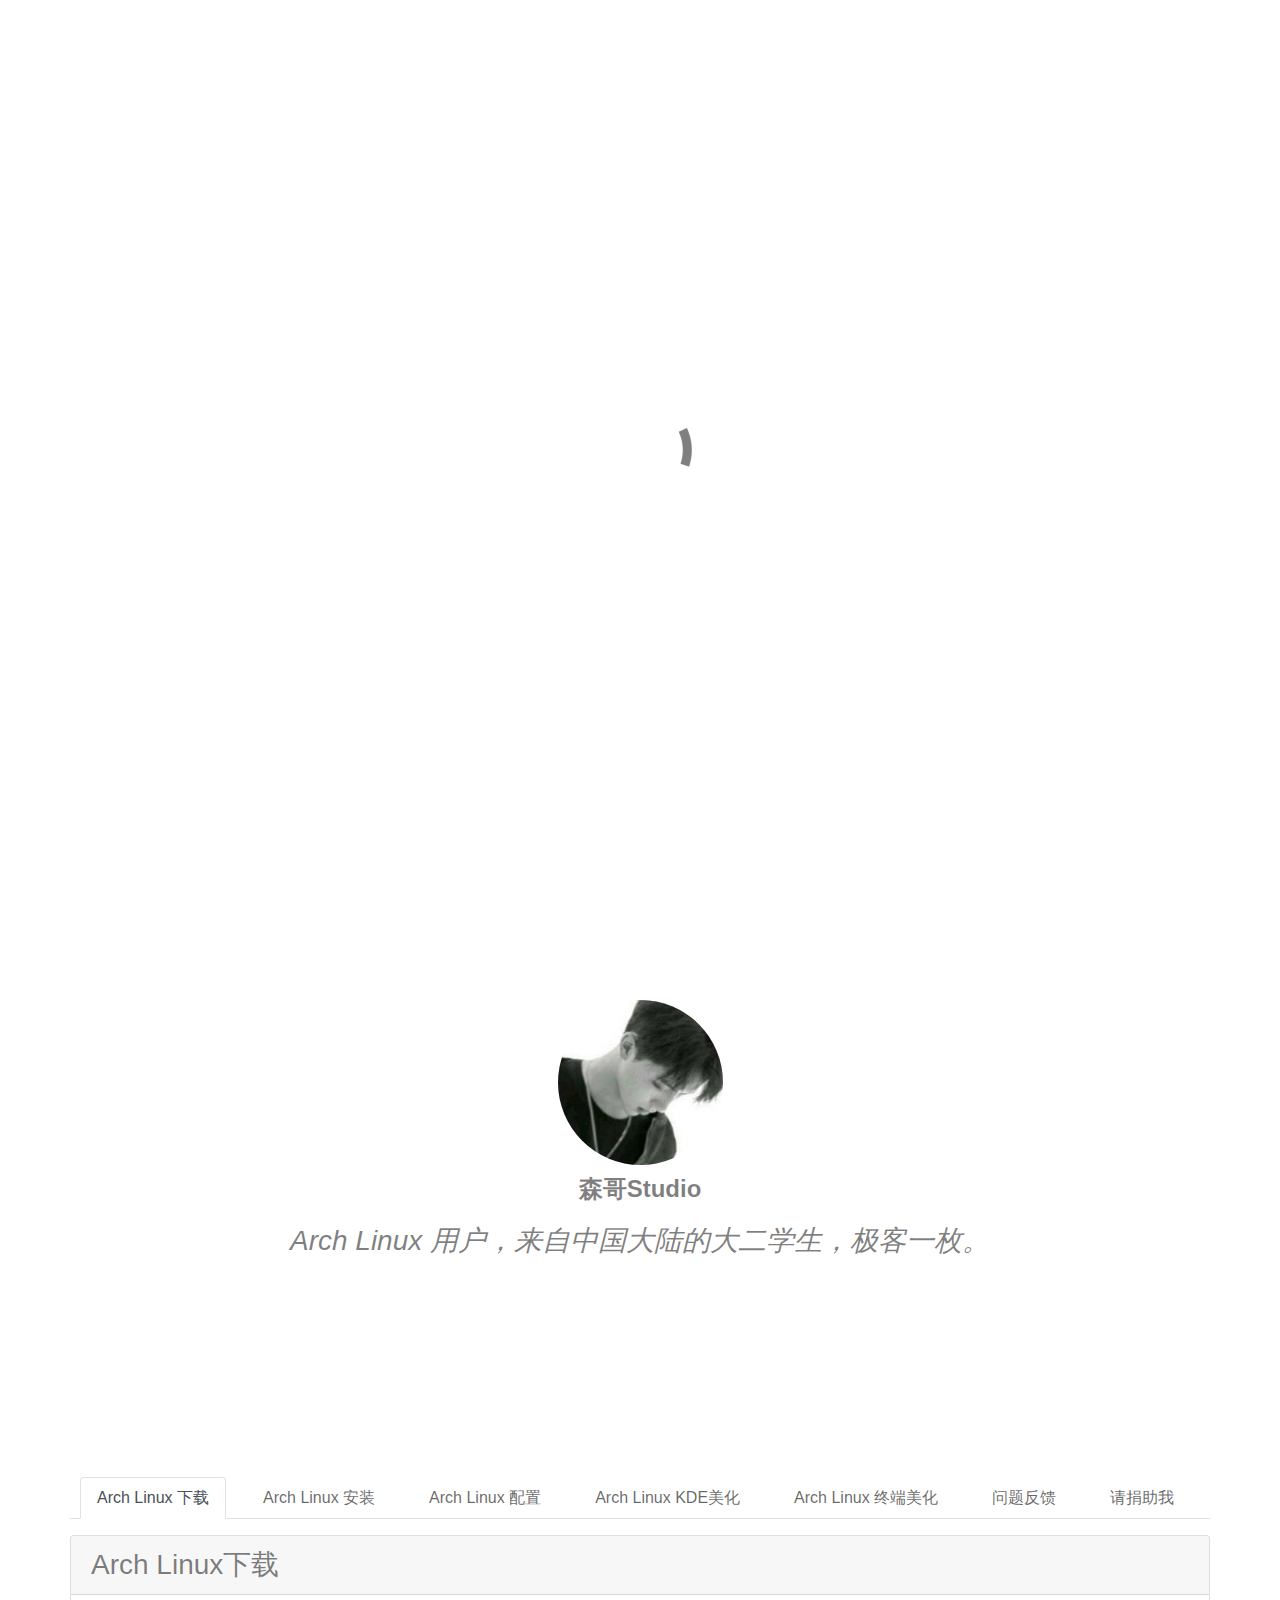
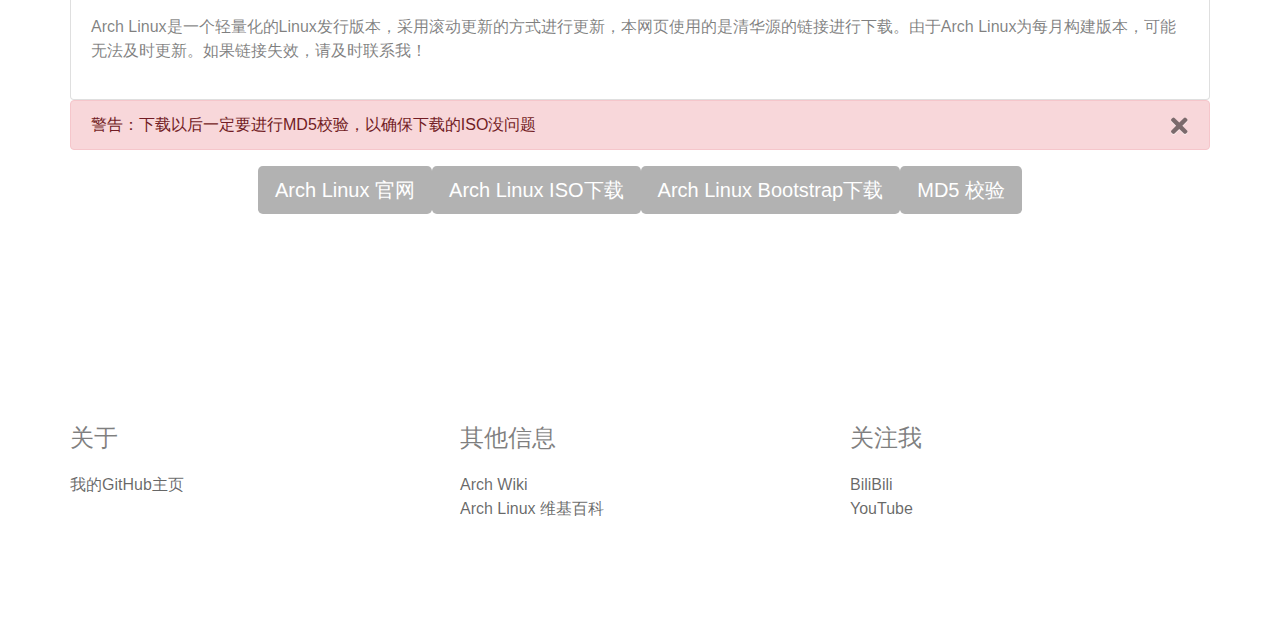
==== index.html @ a0b4f493 "commit" ====
<!doctype html>
<html>
<head>
    <meta charset="utf-8">
    <meta name="keywords" content="">
    <meta name="description" content="">
    <meta name="viewport" content="width=device-width, initial-scale=1.0, viewport-fit=cover">
	<link rel="canonical" href="http://setTheBaseURLInProjectSettings.com/index.html" />
	<meta name="robots" content="index, follow" />
    <link rel="shortcut icon" type="image/png" href="favicon.png">
    
	<link rel="stylesheet" type="text/css" href="./css/bootstrap.min.css?8526">
	<link rel="stylesheet" type="text/css" href="style.css?6195">
	<link rel="stylesheet" type="text/css" href="./css/animate.min.css?5501">
	<link rel="stylesheet" type="text/css" href="./css/cookieconsent.min.css?3940">
	
	<link rel="stylesheet" type="text/css" href="./css/all.min.css">
	
    <title>Home</title>


    
<!-- Analytics -->
 
<!-- Analytics END -->
    
</head>
<body>

<!-- Preloader -->
<div id="page-loading-blocs-notifaction" class="page-preloader"></div>
<!-- Preloader END -->


<!-- Main container -->
<div class="page-container">
    
<!-- bloc-0 -->
<div class="bloc bloc-fill-screen l-bloc " id="bloc-0">
	<div class="container fill-bloc-top-edge">
		<div class="row">
			<div class="col-12">
				<nav class="navbar navbar-light row navbar-expand-md" role="navigation">
					<a class="navbar-brand" href="index.html">森哥Studio的博客</a>
					<button id="nav-toggle" type="button" class="ui-navbar-toggler navbar-toggler border-0 p-0 mr-md-0 ml-auto" data-toggle="collapse" data-target=".navbar-43460" aria-expanded="false" aria-label="Toggle navigation">
						<span class="navbar-toggler-icon"></span>
					</button>
					<div class="collapse navbar-collapse navbar-120 navbar-29706 navbar-45188 navbar-18426 navbar-42371 navbar-43460">
						<ul class="site-navigation nav navbar-nav ml-auto object-hidden">
							<li class="nav-item">
								<a href="index.html" class="nav-link">Home</a>
							</li>
						</ul>
					</div>
				</nav>
			</div>
		</div>
	</div>
	<div class="container">
		<div class="row">
			<div class="col">
				<h1 class="text-center mg-clear hero-header-text text-blue-gradient">
					欢迎访问
				</h1>
				<h3 class="mg-md float-none text-center hero-subheader tc-black">
					森哥Studio的博客
				</h3>
			</div>
		</div>
	</div>
	<div class="container fill-bloc-bottom-edge">
		<div class="row">
			<div class="col-12">
				<div class="text-center">
					<a href="#" data-scroll-speed="1000" onclick="scrollToTarget('0',this)"><span class="fa fa-angle-down icon-md animated bounce animDelay08"></span></a>
				</div>
			</div>
		</div>
	</div>
</div>
<!-- bloc-0 END -->

<!-- bloc-1 -->
<div class="bloc l-bloc" id="bloc-1">
	<div class="container bloc-lg">
		<div class="row">
			<div class="col-sm-6 offset-sm-3 col-lg-2 offset-lg-5">
				<img src="img/lazyload-ph.png" data-src="img/54741446.jpg" class="img-fluid rounded-circle mx-auto d-block lazyload" alt="54741446" />
			</div>
			<div class="col-12 col-11 col-lg-8 offset-lg-2">
				<h4 class="mg-md text-center ">
					<strong>森哥Studio</strong>
				</h4>
				<h3 class="mg-md text-center ">
					<i>Arch Linux 用户，来自中国大陆的大二学生，极客一枚。</i><br>
				</h3>
			</div>
		</div>
	</div>
</div>
<!-- bloc-1 END -->

<!-- bloc-2 -->
<div class="bloc l-bloc" id="bloc-2">
	<div class="container bloc-lg">
		<div class="row">
			<div class="col">
				<ol role="tablist" id="nav-38815-tab" class="nav nav-tabs list-horizontal-layout">
					<li class="nav-item">
						<a class="a-btn nav-link active" id="nav-38815-tab-1" data-toggle="tab" href="#nav-38815-content-1" role="tab" aria-controls="nav-38815-content-1" aria-selected="true">Arch Linux 下载<br></a>
					</li>
					<li class="nav-item">
						<a class="a-btn nav-link" id="nav-38815-tab-2" data-toggle="tab" href="#nav-38815-content-2" role="tab" aria-controls="nav-38815-content-2" aria-selected="false">Arch Linux 安装<br></a>
					</li>
					<li class="nav-item">
						<a class="a-btn nav-link" id="nav-38815-tab-3" data-toggle="tab" href="#nav-38815-content-3" role="tab" aria-controls="nav-38815-content-3" aria-selected="false">Arch Linux 配置<br></a>
					</li>
					<li class="nav-item">
						<a class="a-btn nav-link" id="nav-38815-tab-4" data-toggle="tab" href="#nav-38815-content-4" role="tab" aria-controls="nav-38815-content-4" aria-selected="false">Arch Linux KDE美化<br></a>
					</li>
					<li class="nav-item">
						<a class="a-btn nav-link" id="nav-38815-tab-5" data-toggle="tab" href="#nav-38815-content-5" role="tab" aria-controls="nav-38815-content-5" aria-selected="false">Arch Linux 终端美化<br></a>
					</li>
					<li class="nav-item">
						<a class="a-btn nav-link" id="nav-38815-tab-6" data-toggle="tab" href="#nav-38815-content-6" role="tab" aria-controls="nav-38815-content-6" aria-selected="false">问题反馈<br></a>
					</li>
					<li class="nav-item">
						<a class="a-btn nav-link" id="nav-38815-tab-7" data-toggle="tab" href="#nav-38815-content-7" role="tab" aria-controls="nav-38815-content-7" aria-selected="false">请捐助我<br></a>
					</li>
				</ol>
				<p>
				</p>
				<div class="tab-content">
						<div class="tab-pane fade show active" id="nav-38815-content-1" role="tabpanel" aria-labelledby="nav-38815-content-1">
							<div class="card">
								<div class="card-header">
									<h3 class="mg-clear">
										Arch Linux下载
									</h3>
								</div>
								<div class="card-body">
									<p>
										Arch Linux是一个轻量化的Linux发行版本，采用滚动更新的方式进行更新，本网页使用的是清华源的链接进行下载。由于Arch Linux为每月构建版本，可能无法及时更新。如果链接失效，请及时联系我！
									</p>
								</div>
							</div>
							<div class="alert alert-danger" role="alert">
								<a href="#" class="btn btn-d btn-lg btn-style-none float-right" data-dismiss="alert" aria-label="Close"><span class="fa fa-times close"></span></a>
								<p class="mb-0">
									警告：下载以后一定要进行MD5校验，以确保下载的ISO没问题
								</p>
							</div>
							<div class="text-lg-center">
								<a href="https://archlinux.org" class="btn btn-d btn-lg" target="_blank">Arch Linux 官网<br></a><a href="https://mirrors.tuna.tsinghua.edu.cn/archlinux/iso/latest/archlinux-2021.05.01-x86_64.iso" class="btn  btn-d  btn-lg" target="_blank">Arch Linux ISO下载</a><a href="https://mirrors.tuna.tsinghua.edu.cn/archlinux/iso/latest/archlinux-bootstrap-2021.05.01-x86_64.tar.gz" class="btn  btn-d  btn-lg" target="_blank">Arch Linux Bootstrap下载</a><a href="https://mirrors.tuna.tsinghua.edu.cn/archlinux/iso/latest/md5sums.txt" class="btn  btn-d  btn-lg" target="_blank">MD5 校验</a>
							</div>
						</div>
						<div class="tab-pane fade-tab-bs" id="nav-38815-content-2" role="tabpanel" aria-labelledby="nav-38815-content-2">
							<ul class="list-unstyled">
								<li>
									<div class="form-group">
										<div class="form-group">
											<p class="blocsaddons-markdown">
												# ArchLinux安装教程<br>## 准备安装介质<br><br>### 下载arch linux<br><br>使用清华源下载arch linux<br>清华源[下载链接](https://mirrors.tuna.tsinghua.edu.cn/archlinux/iso/latest/)<br><br>### 刻录系统镜像<br><br>#### Windows/macOS系统<br><br>下载balenaEtcher[官方下载链接](https://www.balena.io/etcher/)<br>Windows也可以使用rufus[下载链接](http://rufus.ie)<br>不建议使用UltraISO<br><br>#### Linux系统<br><br>下载balenaEtcher[官方下载链接](https://www.balena.io/etcher/)<br>运行`lsblk`找到你的U盘<br><br>运行`dd bs=4m if=/dev/sdx of=/dir/archlinux.iso`刻录Linux系统<br>注：sdx为你的U盘<br>/dir/archlinux.iso为下载路径，必须为绝对路径，如：<br><br>```<br>/home/username/Downloads/archlinux-2020.10.01-x86_64.iso<br>```<br><br>一定不要使用：<br><br>```<br>~/Downloads/archlinux-2020.10.01-x86_64.iso<br>```<br><br>### 使用其他Linux发行版本安装<br><br>安装`arch-install-scripts`，大部分Linux发行版的软件仓库中都有arch安装脚本，可以直接使用`pacstrap`和`arch-chroot`命令安装。<br><br>## 进Bios安装arch linux<br><br>### 连接网络<br><br>如果电脑支持Wi-Fi，可以运行`wifi-menu`（最新版的archlinux可能移除了相关驱动）：<br><br>如果不支持Wi-Fi，可以用网线连接电脑（博主是用安卓手机USB网络共享连接电脑），然后运`dhcpcd`<br>运行`ping https://mirrors.tuna.tsinghua.edu.cn`检测网络连接<br><br>### 使用ssh远程安装<br><br>运行`pacman -Syy openssh`安装openssh<br>运行`systemctl start sshd`启动ssh服务<br>运行`ifconfig`查看ip地址<br>运行`passwd`设置密码<br>ssh连接archlinux<br><br>```bash<br># 进入root用户<br>sudo -i<br># ssh连接arch linux<br>ssh root@192.168.*.*<br>```<br><br>>**注意**<br>>192.168.*.*是arch Linux的IPv4地址<br>>运行ssh时输入archlinux的密码<br>>然后可以按照archlinux的安装步骤继续安装<br><br>### 设置时区<br><br>```bash<br>timedatectl set-ntp true<br>```<br><br>### 磁盘分区<br><br>运行`lsblk`查看你的硬盘<br>机械硬盘一般是/dev/hdx<br>SATA固态硬盘一般是/dev/sdx<br>NVME固态硬盘一般是/dev/nvmexn1<br><br>```bash<br>fdisk /dev/mydisk<br>```<br><br>其中mydisk是你的硬盘<br>fdisk常用命令<br><br>| 命令 | 操作 |<br>| ---- | ------------------------------- |<br>| g | 转化为GPT格式，常见于UEFI启动 |<br>| o | 转化为dos格式，常见于LEGACY启动 |<br>| m | 帮助 |<br>| n | 新建分区 |<br>| d | 删除分区 |<br>| w | 保存数据 |<br>| q | 退出但不保存 |<br><br>#### 主板支持UEFI引导<br><br>| 分区 | 挂载点 | 建议大小 | 格式 |<br>| -------- | --------- | -------- | ------ |<br>| efi | /boot/efi | 300M | vfat |<br>| boot | /boot | 500M | ext4 |<br>| 根分区 | / | 20G | ext4 |<br>| 家目录 | /home | 剩余空间 | xfs |<br>| 交换分区 | - | 10G | [swap] |<br><br>#### 主板不支持UEFI引导<br><br>| 分区 | 挂载点 | 建议大小 | 格式 |<br>| -------- | ------ | -------- | ------ |<br>| 根分区 | / | 20G | ext4 |<br>| 家目录 | /home | 剩余空间 | xfs |<br>| 交换分区 | - | 10G | [swap] |<br><br>#### 格式化分区<br><br>`mkfs.vfat /dev/mydisk1`格式化efi分区<br>`mkfs.ext4 /dev/mydisk2`格式化boot分区<br>`mkfs.ext4 /dev/mydisk3`格式化根分区<br>`mkfs.xfs /dev/mydisk4`格式化home分区<br>`mkswap /dev/mydisk5`设置swap分区<br>`swapon /dev/mydisk5`激活swap分区<br><br>>**注意**<br>><br>>- 交换分区分区在此处激活，后续无需挂载交换分区<br>>- 如果主板不支持UEFI引导，请忽略boot和efi分区<br>>- xfs不支持缩小分区，谨慎使用<br><br>#### 挂载分区<br><br>```bash<br># 挂载根分区<br>mount /dev/mydisk3 /mnt<br># 在根分区下新建boot文件夹<br>mkdir /mnt/boot<br># 挂载boot分区<br>mount /dev/mydisk2 /mnt/boot<br># 在boot目录下新建efi文件夹<br>mkdir /mnt/boot/efi<br># 挂载efi分区<br>mount /dev/mydisk1 /mnt/boot/efi<br># 在根分区下新建home文件夹<br>mkdir /mnt/home<br># 挂载home分区<br>mount /dev/mydisk4 /mnt/home<br>```<br><br>> **注意**<br>><br>> - 交换分区分区已提前激活，分区时无需挂载交换分区<br>> - 如果主板不支持UEFI引导，请忽略boot和efi分区<br><br>### 更换软件源<br><br>直接切换为中国的软件包 <br><br>```bash<br>curl -L -o /etc/pacman.d/mirrorlist "https://archlinux.org/mirrorlist/?country=CN"<br>```<br><br>然后编辑`/etc/pacman.d/mirrorlist`，反注释其中一个或多个链接。<br><br>### 安装基本系统<br><br>```bash<br>pacstrap -i /mnt base base-devel linux linux-firmware vim nano<br>```<br><br>>**注意**<br>>- base-devel 不是刚需，如果你需要用aur或者是需要使用makepkg安装软件的话建议安装base-devel<br>>- 安装vim和nano是因为需要修改配置文件，然而arch linux不带vim和nano， 需要手动安装。<br><br>### 配置fstab<br><br>自动配置fstab`genfstab -U /mnt >> /mnt/etc/fstab`<br>检查fstab`cat /mnt/etc/fstab`<br><br>> **注意**<br>><br>> - 无论主板是否支持UEFI都可以用这个方法安装<br><br>### 切换至新系统<br><br>```bash<br>arch-chroot /mnt /bin/bash<br>```<br><br>## 系统基本配置<br><br>### 语言设置<br><br>配置本地语言`vim /etc/locale.gen`<br>在结尾追加或反注释<br><br>```<br>en_US.UTF-8 UTF-8<br>zh_CN.UTF-8 UTF-8<br>```<br><br>`locale-gen`应用配置<br>运行`echo LANG=en_US.UTF-8 >> /etc/locale.conf`<br><br>>**注意**<br>><br>>- 不设置中文的原因是因为tty环境下可能会出现中文乱码，安装桌面时会安装中文字体并修改相关内容<br><br>### 时区设置<br><br>本地时区配置`ln -sf /usr/share/zoneinfo/Asia/Shanghai /etc/localtime`<br>设置硬件时钟`hwclock --systohc --utc`<br><br>### 配置主机名<br>编辑`/etc/hostname`，写入`myhostname`<br>>其中myhostname代表你的主机名，如果不配置，默认为archlinux<br><br>### 配置hosts<br>编辑`/etc/hosts`，把`myhostname`改为你自己的主机名<br>```bash<br>127.0.0.1localhost<br>::1localhost<br>127.0.1.1myhostname.localdomainmyhostname<br>```<br>### 引导系统<br><br>#### EFIStub 直接引导ArchLinux（适用于单系统）<br>```bash<br>efibootmgr -d /dev/sda -p 1 -c -L "Arch Linux" -l /vmlinuz-linux -u "root=/dev/sda2 rw initrd=/initramfs-linux.img"<br>```<br>**提示**<br>- 其中的`/dev/sda`是系统所使用的磁盘<br>- `-p 1`中的`1`代表EFI分区的位置<br>- `/dev/sda2`代表root分区位置<br><br>#### Grub引导Windows或其他Linux<br><br>运行`pacman -S os-prober`，如果使用archlinux单系统或者是不想用arch linux引导其他系统则可以省略此步骤<br><br>#### 主板支持UEFI引导<br><br>下载grub安装时所必需的文件`pacman -S dosfstools grub efibootmgr`<br>安装grub`grub-install --target=x86_64-efi --efi-directory=/boot/efi --recheck`<br>如果提示no error reported则说明grub安装成功<br>运行`grub-mkconfig -o /boot/grub/grub.cfg`更新grub<br><br>#### 主板不支持UEFI引导<br><br>下载grub安装时所必需的文件`pacman -S grub`<br>安装grub`grub-install /dev/sda --recheck`<br>如果提示no error reported则说明grub安装成功<br>运行`grub-mkconfig -o /boot/grub/grub.cfg `更新grub<br><br>### 用户设置<br><br>设置主机名`vim /etc/hostname`<br>输入主机名，只能输入字母（如果跳过此配置，主机名默认为archlinux）<br>设置root密码`passwd`<br>添加用户`useradd -m -g users -G wheel -s /bin/bash username`<br>设置用户密码（可以和root相同）`passwd username`<br>为用户添加sudo权限`vim /etc/sudoers`<br>反注释`%wheel ALL=(ALL) ALL`<br>如果想在输入密码时显示星号，可以追加`Defaults env_reset,pwfeedback`<br><br>>**注意**<br>><br>>- usename为用户名<br>>- 如果没有设置星号，输入密码时不显示密码是正常现象<br>>- 编辑/etc/sudoers时要用:wq!命令执行，加一个感叹号强制执行<br><br>### 安装网络驱动<br><br>#### wifi<br><br>安装wifi驱动`pacman -S netctl iw wpa_supplicant dialog`<br>博通网卡请安装这个驱动`pacman -S broadcom-wl`<br><br>#### 有线连接dhcp、NetworkManager<br><br>安装有线网卡驱动`pacman -S dhcp dhcpcd netwkrkmanager`<br>chroot环境下无法systemctl启动有线网卡<br><br>### 退出chroot并进入新系统<br><br>```bash<br># 退出chroot<br>exit<br># 卸载efi分区<br>umount /dev/mydisk1<br># 卸载boot分区<br>umount /dev/mydisk2<br># 卸载home分区<br>umount /dev/mydisk4<br># 卸载根分区<br>umount /dev/mydisk3<br># 重启电脑<br>reboot<br>```<br><br>> **注意**<br>><br>> - 运行reboot命令后，请拔掉U盘<br><br>## 配置系统<br><br>### 网络配置<br><br>#### Wi-Fi<br><br>最新版的arch可能没有wifi-menu命令<br><br>```bash<br>sudo wifi-menu<br>```<br><br>#### dhcp<br><br>有线连接`sudo systemctl enable --now dhcpcd`<br>重新检查网络连接`ping https://mirrors.tuna.tsinghua.edu.cn`<br><br>#### NetworkManager<br>有线连接`sudo systemctl enable --now NetworkManager`<br>重新检查网络连接`ping https://mirrors.tuna.tsinghua.edu.cn`<br><br>### 安装驱动<br><br>#### 显卡驱动<br><br>运行`lspci | grep VGA`查看显卡型号<br>按照自己的显卡型号安装相应驱动<br><br>| 显卡 | 驱动名称 |<br>| ------------------ | ------------------------------------------------------ |<br>| 通用 | xf86-video-vesa |<br>| Intel | xf86-video-intel |<br>| AMD | xf86-video-amdgpu |<br>| NVIDIA | nvidia nvidia-utils nvidia-settings opencl-nvidia |<br>| 开源MVIDIA(不推荐) | xf86-video-nouveau |<br>| ati | xf86-video-ati |<br>|vmware虚拟机|xf86-video-vmware|<br><br>> **FBI Warning**<br>><br>> - 千万不要安装nouveau，千万不要安装nouveau，千万不要安装nouveau！重要的事情说三遍。如果你不怕电脑莫名卡死，当我没说。（doge）<br>> - ps：博主受过nouveau的折磨<br><br>#### 触摸板驱动<br><br>`sudo pacman -S xf86-input-synaptics`笔记本专用，台式机可以忽略（如果有外置触摸板也可以安装这个驱动）<br><br>### 安装桌面<br><br>`sudo pacman -S noto-fonts-cjk`安装中文字体<br><br>将语言改成中文`sudo vim /etc/locale.conf`<br><br>将英语注释掉，添加以下内容`LANG=zh_CN.UTF-8`<br><br>安装x窗口系统`sudo pacman -S xorg`<br><br>#### Kde桌面<br><br>简洁的kde桌面`sudo pacman -S plasma-meta plasma-nm konsole dolphin kde-connect firefox`<br>kde全家桶`sudo pacman -S plasma plasma-nm kde-applications`<br>安装完成以后`sudo systemctl enable sddm`启动sddm服务<br>`sudo systemctl enable NetworkManager`启动网络管理器<br>`sudo reboot`重启<br>
											</p>
											
										</div>
									</div>
								</li>
							</ul>
						</div>
						<div class="tab-pane fade-tab-bs" id="nav-38815-content-3" role="tabpanel" aria-labelledby="nav-38815-content-3">
								<div>
									<div class="alert alert-danger" role="alert">
										<a href="#" class="btn btn-d btn-lg btn-style-none float-right" data-dismiss="alert" aria-label="Close"><span class="fa fa-times close"></span></a>
										<p class="mb-0">
											警告：Manjaro用户请勿参考本教程（不过可以参考桌面美化教程）
										</p>
									</div>
									<p class="blocsaddons-markdown">
										# ArchLinux 系统配置<br><br>## 添加32位支持<br>编辑`/etc/pacman.conf`文件，并反注释<br>```<br>[multilib]<br>Include = /etc/pacman.d/mirrorlist<br>```<br>`sudo pacman -Syyu`刷新软件源<br>## 添加archlinuxcn源<br>编辑`/etc/pacman.conf`文件，并在末尾追加以下内容<br>```<br>[archlinuxcn]<br>SigLevel = TrustAll<br>Server = https://mirrors.tuna.tsinghua.edu.cn/archlinuxcn/$arch<br>```<br>`sudo pacman -S archlinuxcn-keyring`安装archlinuxcn密钥环<br>`sudo pacman -Syyu`刷新软件源<br><br>**警告**<br>> - Manjaro不要使用archlinuxcn<br>> - Manjaro不要使用archlinuxcn<br>> - Manjaro不要使用archlinuxcn<br><br>## 安装aur<br>### 有archlinuxcn源<br>```bash<br>sudo pacman -S yay<br>```<br>### 无archlinuxcn源<br>```bash<br>sudo pacman -S git<br>git clone https://aur.archlinux.org/yay.git<br>cd yay<br>makepkg -si<br>sudo pacman -U yay*.tar.zst<br>```<br><br>> **警告**<br>> <br>> - 非ArchLinux请勿使用aur（尤其是Manjaro）<br><br>## 安装optimus双显卡（需要配置multilib32位支持并安装aur）<br>### 安装Intel核显驱动<br>```bash<br>sudo pacman -S xf86-video-intel mesa lib32-mesa vulkan-intel lib32-vulkan-intel<br>```<br>### 安装NVIDIA独显驱动<br>直接安装以下显卡驱动<br>```bash<br>sudo pacman -S nvidia nvidia-settings nvidia-utils lib32-nvidia-utils opencl-nvidia lib32-opencl-nvidia<br>```<br>Geforce630以下到Geforce400老显卡<br>```bash<br>yay -S nvidia-390xx-dkms nvidia-390xx-utils lib32-nvidia-390xx-utils<br>```<br>如果是Geforce400以下的显卡，只能安装开源驱动<br>```bash<br>sudo pacman -S mesa lib32-mesa xf86-video-nouveau<br>```<br>### 安装OptimusManager<br>```bash<br>yay -S optimus-manager optimus-manager-qt<br>```<br>>**警告**<br>> - I 卡 N 卡的 modeset 选项都去掉勾选<br>> - 切换到英特尔核显模式前，需要选择 intel，不要选 modesettings 模式。否则会黑屏+混成不能开启<br>> - hybird 模式中添加的三个环境变量，在切换到其他模式之前一定要去掉，否则会黑屏，切换不到 intel。<br>> - 如果你使用了混成器，调整至 OpenGl 2.0 - 平滑模式。否则切换时可能会卡 splash screen<br>> - 本教程仅适用于KDE桌面，其他桌面可能会有Bug<br>> - 暂时不支持AMD显卡，驱动作者正在开发中，预计很快就能支持<br><br>本部分教程来自[ArchLinux双显卡教程](https://archlinuxstudio.github.io/ArchLinuxTutorial/#/rookie/graphic_driver)<br><br>## 安装中文输入法<br><br>新安装的ArchLinux系统不带中文输入法，直接安装<br><br>```bash<br>sudo pacman -S fcitx5-chinese-addons fcitx5-git fcitx5-gtk fcitx5-qt fcitx5-pinyin-zhwiki kcm-fcitx5<br>```<br><br>编辑`~/.pam_environment`并写入以下内容<br>```<br>GTK_IM_MODULE DEFAULT=fcitx<br>QT_IM_MODULE DEFAULT=fcitx<br>XMODIFIERS DEFAULT=@im=fcitx<br>```<br>设置开机默认启动fcitx5，编辑`~/.xprofile`并在文件中写入`fcitx5 &amp;`<br><br>重启电脑，则可以输入中文<br><br>## 安装常用软件<br>软件包<br><br>| 软件名 | 包名 |<br>| ----------- | ---------------------- |<br>| 网易云音乐 | netease-cloud-music |<br>|~~WPS~~ | ~~wps-office(aur)~~ |<br>| ~~WPS中文支持~~ | ~~wps-office-mui-zh(aur)~~ |<br>| 火狐 | firefox |<br>| VS Code | visual-studio-code-bin |<br>| 谷歌浏览器 | google-chrome |<br>| OBS Studio | obs-studio |<br>| 火焰截图 | flameshot |<br>| AUR | yaourt yay（archlinuxcn） |<br>|anaconda|anaconda(archlinuxcn)|<br>|多线程下载（命令行）|axel|<br><br><br>> **警告**<br>> <br>> - 非ArchLinux请勿使用archlinuxcn和aur（尤其是Manjaro）<br>> - 非ArchLinux请勿使用archlinuxcn和aur（尤其是Manjaro）<br>> - 非ArchLinux请勿使用archlinuxcn和aur（尤其是Manjaro）<br><br>## 安装blackarch工具包（可选）<br>编辑`/etc/pacman.conf`添加blackarch软件源并追加以下内容<br><br>```<br>[blackarch]<br>SigLevel = Never<br>Server = https://mirrors.tuna.tsinghua.edu.cn/blackarch/$repo/os/$arch<br>```<br>安装blackarch密钥环`sudo pacman -S blackarch-keyring`<br><br>更改blackarch软件源`sudo vim /etc/pacman.conf`<br><br>把刚才的blackarch软件源中的`Never`改为`TrustAll`<br><br>`sudo pacman -Syyu`刷新软件源<br><br>安装渗透工具`sudo pacman -S blackarch`<br><br>>警告：<br>> - 非ArchLinux不要安装blackarch（尤其是Manjaro），不然容易滚挂！<br>> - Arch原生一定要按照以上步骤操作，不然会提示密钥环问题。<br>
									</p>
									
								</div>
							</div>
						<div class="tab-pane fade-tab-bs" id="nav-38815-content-4" role="tabpanel" aria-labelledby="nav-38815-content-4">
									<div>
										<p class="blocsaddons-markdown">
											# 美化效果图<br>以Manjaro为例，arch同样适用<br>![在这里插入图片描述](https://img-blog.csdnimg.cn/20200509175252686.png?x-oss-process=image/watermark,type_ZmFuZ3poZW5naGVpdGk,shadow_10,text_aHR0cHM6Ly9ibG9nLmNzZG4ubmV0L3dlaXhpbl80NTI1MTc4MA==,size_16,color_FFFFFF,t_70#pic_center)<br># 调整面板<br>删除自带面板，新建空面板，从左往右依次是：<br>> 应用程序菜单->全局菜单->面板间距->系统托盘->数字时钟<br>可根据实际情况添加其他部件<br># 安装主题<br>直接下载全局主题，依次点击<br>>系统设置->全局主题->获取新的主题（如果无法下载，可以分别在Plasma样式、颜色、应用程序风格等自己选择主题进行下载，也可以下载SDDM桌面、欢迎界面、图标和鼠标指针）<br>>系统设置->应用程序风格->窗口装饰->标题栏按钮（自己调整窗口标题栏，可以把按键放到左边）<br>>系统设置->工作空间行为->桌面特效->糖果->选择三个特效->应用<br>>系统设置->工作空间行为->桌面特效->外观->魔灯<br>>系统设置->工作空间行为->桌面特效->焦点->滑出<br>>系统设置->工作空间行为->桌面特效->窗口管理->桌面立方<br>>系统设置->窗口管理->任务切换器->把微风改为翻转切换<br># 安装Latte-Dock<br>关闭背景大小<br>绝对大小48<br>鼠标悬停放大40%<br>删除模拟时钟<br>在dock上添加部件<br>左侧为应用程序面板<br>右侧为回收站<br>```bash<br>sudo pacman -S latte-dock<br>```<br>如果右键无反应（此问题常常发生在Manjaro系统上），运行<br>```bash<br>sudo pacman -Syyu<br>```<br>此时Latte-Dock可以正常使用<br># 安装小部件<br>>右键点击桌面空白部分->点击添加部件->搜索 Simple System Monitor -> 点击安装<br><br>安装后点击配置，Background Color选择Cristal，如果没有交换分区，可以自行关闭<br>![在这里插入图片描述](https://img-blog.csdnimg.cn/20200509175600576.png?x-oss-process=image/watermark,type_ZmFuZ3poZW5naGVpdGk,shadow_10,text_aHR0cHM6Ly9ibG9nLmNzZG4ubmV0L3dlaXhpbl80NTI1MTc4MA==,size_16,color_FFFFFF,t_70#pic_center)<br>## 安装panon(可选)<br>直接添加部件，下载panon，然后运行命令<br>```bash<br>sudo pacman -S qt5-websockets python-docopt python-numpy python-pillow python-pyaudio python-cffi python-websockets<br>```<br># 平铺KDE（可选，比较接近i3wm）<br>2020年9月24日更新<br>## 教程来源<br>[教程来自于以下链接](https://opensuse.bwsl.wang/opensuse/%E5%B9%B3%E9%93%BAKDE.html)，[点击查看](https://space.bilibili.com/268630727?from=search&amp;seid=12844584618959748428)原作者哔哩哔哩主页<br>## 详细教程<br>```bash<br>git clone https://github.com/lingtjien/Grid-Tiling-Kwin.git ~/Grid-Tiling-Kwin<br>```<br>```bash<br>kpackagetool5 --type KWin/Script -i ~/Grid-Tiling-Kwin<br>```<br>```bash<br>mkdir ~/.local/share/kservices5<br>```<br>```bash<br>cp ~/Grid-Tiling-Kwin/metadata.desktop ~/.local/share/kservices5/kwin-script-grid-tiling.desktop<br>```<br>## 效果图<br>![在这里插入图片描述](https://img-blog.csdnimg.cn/20200924193831303.png?x-oss-process=image/watermark,type_ZmFuZ3poZW5naGVpdGk,shadow_10,text_aHR0cHM6Ly9ibG9nLmNzZG4ubmV0L3dlaXhpbl80NTI1MTc4MA==,size_16,color_FFFFFF,t_70#pic_center)<br>
										</p>
										
									</div>
								</div>
						<div class="tab-pane fade-tab-bs" id="nav-38815-content-5" role="tabpanel" aria-labelledby="nav-38815-content-5">
										<div>
											<p class="blocsaddons-markdown">
												# 安装zsh<br>运行`sudo pacman -S zsh`安装zsh<br>运行`chsh -s /bin/zsh`配置zsh<br>如果想换回bash，运行`chsh -s /bin/bash`<br># 安装oh-my-zsh<br>如果没安装git需要运行以下命令，否则跳过`sudo pacman -S git`<br>不要带sudo，运行前先复制以下内容，追加到`/etc/hosts`<br>```<br># GitHub Start<br>52.74.223.119 github.com<br>192.30.253.119 gist.github.com<br>54.169.195.247 api.github.com<br>185.199.111.153 assets-cdn.github.com<br>151.101.76.133 raw.githubusercontent.com<br>151.101.108.133 user-images.githubusercontent.com<br>151.101.76.133 gist.githubusercontent.com<br>151.101.76.133 cloud.githubusercontent.com<br>151.101.76.133 camo.githubusercontent.com<br>151.101.76.133 avatars0.githubusercontent.com<br>151.101.76.133 avatars1.githubusercontent.com<br>151.101.76.133 avatars2.githubusercontent.com<br>151.101.76.133 avatars3.githubusercontent.com<br>151.101.76.133 avatars4.githubusercontent.com<br>151.101.76.133 avatars5.githubusercontent.com<br>151.101.76.133 avatars6.githubusercontent.com<br>151.101.76.133 avatars7.githubusercontent.com<br>151.101.76.133 avatars8.githubusercontent.com<br># GitHub End<br>```<br>- GitHub链接可能已失效，如果失效，请及时联系我<br>保存配置文件以后，终端运行<br>```bash<br>sh -c "$(curl -fsSL https://raw.githubusercontent.com/robbyrussell/oh-my-zsh/master/tools/install.sh)" <br>```<br>注意：不要以sudo用户执行，执行前需要安装git，确保安装的有zsh终端<br>如果没有git，运行`sudo pacman -S git`安装<br># 安装PowerLevel10k主题<br>运行`sudo pacman -S nerd-fonts-complete`安装字体<br>运行以下命令安装powerlevel10k主题<br>```bash<br>git clone --depth=1 https://github.com/romkatv/powerlevel10k.git ~/powerlevel10k<br>```<br>```bash<br>git clone --depth=1 https://github.com/romkatv/powerlevel10k.git ${ZSH_CUSTOM:-$HOME/.oh-my-zsh/custom}/themes/powerlevel10k<br>```<br>配置powerlevel10k<br>```bash<br>echo 'source ~/powerlevel10k/powerlevel10k.zsh-theme' >>! ~/.zshrc<br>```<br>在~/.zshrc写入`ZSH_THEME="powerlevel10k/powerlevel10k" `<br>安装后重新打开终端，并更改终端字体为hack<br>![在这里插入图片描述](https://img-blog.csdnimg.cn/20200509203317556.png?x-oss-process=image/watermark,type_ZmFuZ3poZW5naGVpdGk,shadow_10,text_aHR0cHM6Ly9ibG9nLmNzZG4ubmV0L3dlaXhpbl80NTI1MTc4MA==,size_16,color_FFFFFF,t_70#pic_center)<br>如需重新配置powerlevel10k主题，可随时运行`p10k configure`<br># 安装自动补全插件<br>```bash<br>git clone git://github.com/zsh-users/zsh-autosuggestions $ZSH_CUSTOM/plugins/zsh-autosuggestions<br>```<br>添加`plugins=(zsh-autosuggestions git)`<br># 安装语法高亮插件<br>运行以下命令<br>```bash<br>git clone https://github.com/zsh-users/zsh-syntax-highlighting.git $ZSH_CUSTOM/plugins/zsh-syntax-highlighting<br>```<br>配置插件<br>```bash<br>echo "source $ZSH_CUSTOM/plugins/zsh-syntax-highlighting/zsh-syntax-highlighting.zsh" >> ${ZDOTDIR:-$HOME}/.zshrc<br>```<br># 安装colorls插件<br>运行`sudo pacman -S ruby`安装Ruby Gem<br>运行`gem install colorls`，用gem安装colorls(确保已安装nerd-fonts字体，不然会乱码)<br>如果安装速度慢，可以[点击这里](https://mirror.tuna.tsinghua.edu.cn/help/rubygems/)切换为清华源<br>安装成功以后将下面几行写入`~/.zshrc`<br>```<br>alias ls=colorls<br>alias ll="colorls -l"<br>alias la="colorls -a"<br>```<br>运行`source ~/.zshrc`使配置立即生效<br># sudo输入密码显示星号(可选)<br>运行命令`sudo vim /etc/sudoers`<br>添加以下内容`Defaults env_reset,pwfeedback`<br># vimplus(可选)<br>运行`git clone https://github.com/chxuan/vimplus.git ~/.vimplus`，从github克隆<br>运行`sh ~/.vimplus/install.sh`安装vimplus（可能需要五分钟左右，取决于你的网速）<br>运行`sudo sh ~/.vimplus/install_to_user.sh username root`安装到root用户<br>运行`sh ~/.vimplus/update.sh`更新vimplus<br>> 本软件非博主原创，原作者chxuan<br>> 如果想查看原作者文章，请[点击此处](https://www.cnblogs.com/highway-9/p/5984285.html)<br>
											</p>
											
										</div>
									</div>
						<div class="tab-pane fade-tab-bs" id="nav-38815-content-6" role="tabpanel" aria-labelledby="nav-38815-content-6">
											<div >
												<script type="text/javascript" src="https://www.wjx.cn/handler/jqemed.ashx?activity=OZJr08C&amp;width=760&amp;source=iframe"></script>
												
											</div>
										</div>
						<div class="tab-pane fade-tab-bs" id="nav-38815-content-7" role="tabpanel" aria-labelledby="nav-38815-content-7">
												<div>
													<div class="mx-auto d-block blocsapp-device blocsapp-device-ipad ipad-silver">
														<img src="img/lazyload-ph.png" data-src="img/51620705799_.pic.jpg" class="img-fluid lazyload" alt="51620705799_.pic" />
													</div>
												</div>
											</div>
					</div>
			</div>
		</div>
	</div>
</div>
<!-- bloc-2 END -->

<!-- ScrollToTop Button -->
<a class="bloc-button btn btn-d scrollToTop" onclick="scrollToTarget('1',this)"><svg xmlns="http://www.w3.org/2000/svg" width="22" height="22" viewBox="0 0 32 32"><path class="scroll-to-top-btn-icon" d="M30,22.656l-14-13-14,13"/></svg></a>
<!-- ScrollToTop Button END-->


<!-- bloc-5 -->
<div class="bloc l-bloc" id="bloc-5">
	<div class="container bloc-lg">
		<div class="row">
			<div class="col-12 col-sm-4">
				<h4 class="mg-md text-sm-left text-center">
					关于
				</h4><a href="https://github.com/senge-studio" class="a-btn a-block footer-link" target="_blank">我的GitHub主页</a>
			</div>
			<div class="col-12 col-sm-4">
				<h4 class="mg-md text-sm-left text-center">
					其他信息
				</h4><a href="https://wiki.archlinux.org" class="a-btn a-block footer-link" target="_blank">Arch Wiki</a><a href="index.html" class="a-btn a-block footer-link">Arch Linux 维基百科</a>
			</div>
			<div class="col-12 col-sm-4">
				<h4 class="mg-md text-sm-left text-center">
					关注我
				</h4><a href="https://space.bilibili.com/151336873?from=search&amp;seid=9077474115995527407" class="a-btn a-block footer-link" target="_blank">BiliBili</a><a href="https://www.youtube.com/channel/UC7lDfWG9hE332i1zjSzzLxA" class="a-btn a-block footer-link" target="_blank">YouTube</a>
			</div>
		</div>
	</div>
</div>
<!-- bloc-5 END -->

</div>
<!-- Main container END -->
    


<!-- Additional JS -->
<script src="./js/jquery-3.5.1.min.js?6851"></script>
<script src="./js/bootstrap.bundle.min.js?3986"></script>
<script src="./js/blocs.min.js?2779"></script>
<script src="./js/lazysizes.min.js" defer></script>
<script src="./js/cookieconsent.min.js?3007"></script>
<script src="./js/jquery.scrollify.js?7952"></script>
<script src="./js/blocsaddons-markdown.js?9196"></script>
<script src="./js/marked.min.js?5194"></script><!-- Additional JS END -->


</body>
</html>
---- style.css ----
/*-----------------------------------------------------------------------------------
	GitHub Page
	About: A shiny new Blocs website.
	Author: senge-studio
	Version: 1.0
	Built with Blocs
-----------------------------------------------------------------------------------*/
body{
	margin:0;
	padding:0;
    background:#FFFFFF;
    overflow-x:hidden;
    -webkit-font-smoothing: antialiased;
    -moz-osx-font-smoothing: grayscale;
}
.page-container{overflow: hidden;} /* Prevents unwanted scroll space when scroll FX used. */
a,button{transition: background .3s ease-in-out;outline: none!important;} /* Prevent ugly blue glow on chrome and safari */
a:hover{text-decoration: none; cursor:pointer;}


/* Preloader */

.page-preloader{position: fixed;top: 0;bottom: 0;width: 100%;z-index:100000;background:#FFFFFF url("img/pageload-spinner.gif") no-repeat center center;animation-name: preloader-fade;animation-delay: 2s;animation-duration: 0.5s;animation-fill-mode: both;}
.preloader-complete{animation-delay:0.1s;}
@keyframes preloader-fade {0% {opacity: 1;visibility: visible;}100% {opacity: 0;visibility: hidden;}}

/* = Blocs
-------------------------------------------------------------- */

.bloc{
	width:100%;
	clear:both;
	background: 50% 50% no-repeat;
	padding:0 20px;
	-webkit-background-size: cover;
	-moz-background-size: cover;
	-o-background-size: cover;
	background-size: cover;
	position:relative;
	display:flex;
}
.bloc .container{
	padding-left:0;
	padding-right:0;
}


/* Sizes */

.bloc-lg{
	padding:100px 20px;
}

/* = Full Screen Blocs 
-------------------------------------------------------------- */

.bloc-fill-screen{
	min-height:100vh;
	display: flex;
	flex-direction: column;
	padding-top:20px;
	padding-bottom:20px;
}
.bloc-fill-screen > .container{
	align-self: flex-middle;
	flex-grow: 1;
	display: flex;
	flex-wrap: wrap;
}
.bloc-fill-screen > .container > .row{
	flex-grow: 1;
	align-self: center;
	width:100%;
}
.bloc-fill-screen .fill-bloc-top-edge, .bloc-fill-screen .fill-bloc-bottom-edge{
	flex-grow: 0;
}
.bloc-fill-screen .fill-bloc-top-edge{
	align-self: flex-start;
}
.bloc-fill-screen .fill-bloc-bottom-edge{
	align-self: flex-end;
}


/* Light theme */

.d-bloc .card,.l-bloc{
	color:rgba(0,0,0,.5);
}
.d-bloc .card button:hover,.l-bloc button:hover{
	color:rgba(0,0,0,.7);
}
.l-bloc .icon-round,.l-bloc .icon-square,.l-bloc .icon-rounded,.l-bloc .icon-semi-rounded-a,.l-bloc .icon-semi-rounded-b{
	border-color:rgba(0,0,0,.7);
}
.d-bloc .card .divider-h span,.l-bloc .divider-h span{
	border-color:rgba(0,0,0,.1);
}
.d-bloc .card .a-btn,.l-bloc .a-btn,.l-bloc .navbar a,.l-bloc a .icon-sm, .l-bloc a .icon-md, .l-bloc a .icon-lg, .l-bloc a .icon-xl, .l-bloc h1 a, .l-bloc h2 a, .l-bloc h3 a, .l-bloc h4 a, .l-bloc h5 a, .l-bloc h6 a, .l-bloc p a{
	color:rgba(0,0,0,.6);
}
.d-bloc .card .a-btn:hover,.l-bloc .a-btn:hover,.l-bloc .navbar a:hover, .l-bloc a:hover .icon-sm, .l-bloc a:hover .icon-md, .l-bloc a:hover .icon-lg, .l-bloc a:hover .icon-xl, .l-bloc h1 a:hover, .l-bloc h2 a:hover, .l-bloc h3 a:hover, .l-bloc h4 a:hover, .l-bloc h5 a:hover, .l-bloc h6 a:hover, .l-bloc p a:hover{
	color:rgba(0,0,0,1);
}
.l-bloc .navbar-toggle .icon-bar{
	color:rgba(0,0,0,.6);
}
.d-bloc .card .btn-wire,.d-bloc .card .btn-wire:hover,.l-bloc .btn-wire,.l-bloc .btn-wire:hover{
	color:rgba(0,0,0,.7);
	border-color:rgba(0,0,0,.3);
}


/* = NavBar
-------------------------------------------------------------- */

.hero .hero-nav{
	padding-left:inherit;
	padding-right:inherit;
}
/* Handle Multi Level Navigation */.navbar-light .navbar-nav .nav-link {
	color: rgb(64, 64, 64);
}
.btco-menu li > a {
	padding: 10px 15px;
	color: #000;
}
.btco-menu .active a:focus,.btco-menu li a:focus ,.navbar > .show > a:focus{
	background: transparent;
	outline: 0;
}
.dropdown-menu .show > .dropdown-toggle::after{
	transform: rotate(-90deg);
}

/* = Bric adjustment margins
-------------------------------------------------------------- */

.mg-clear{
	margin:0;
}
.mg-md{
	margin-top:10px;
	margin-bottom:20px;
}

/* = Buttons
-------------------------------------------------------------- */

.btn-d,.btn-d:hover,.btn-d:focus{
	color:#FFF;
	background:rgba(0,0,0,.3);
}

/* Prevent ugly blue glow on chrome and safari */
button{
	outline: none!important;
}

.btn-style-none,.btn-style-none:hover,.btn-style-none:active,.btn-style-none:focus{
	background:none;
	box-shadow: none;
	padding:0;
}
.a-block{
	width:100%;
	text-align:left;
	display: inline-block;
}
.text-center .a-block{
	text-align:center;
}

/* = Icons
-------------------------------------------------------------- */
.icon-md{
	font-size:30px!important;
}



/* = Lists
-------------------------------------------------------------- */
.list-horizontal-layout li{
	display:inline-block;
	margin:0 10px;
}
.list-sp-md li:last-child,.list-sp-lg li:last-child,.list-sp-xl li:last-child{
	padding-bottom:0;
}

/* = Cards
-------------------------------------------------------------- */
.card-sq, .card-sq .card-header, .card-sq .card-footer{
	border-radius:0;
}
.card-rd{
	border-radius:30px;
}
.card-rd .card-header{
	border-radius:29px 29px 0 0;
}
.card-rd .card-footer{
	border-radius:0 0 29px 29px;
}



/* iFrame */

iframe{
	border:0;
}


/* ScrollToTop button */

.scrollToTop{
	width:36px;
	height:36px;
	padding:5px;
	position:fixed;
	bottom:20px;
	right:20px;
	opacity:0;
	z-index:999;
	transition: all .3s ease-in-out;
	pointer-events:none;
}
.showScrollTop{
	opacity: 1;
	pointer-events:all;
}
.scroll-to-top-btn-icon{
	fill: none;
	stroke: #fff;
	stroke-width: 2px;
	fill-rule: evenodd;
	stroke-linecap:round;
}
/* = iPad Devices
-------------------------------------------------------------- */

.blocsapp-device-ipad{
	background-repeat:no-repeat;
	background-size:contain;
	background-position:center;
	display: block;
	width:100%;
	height:auto;
	padding: 13.4%;
}
.blocsapp-device-ipad img{
	width:100%;
	height:auto;
	margin: 0 auto;
}
.blocsapp-device-ipad .embed-responsive{
	padding-bottom: 140%;
	width: 104.9%;
	left: -2.3%;
}
.blocsapp-device-ipad.ipad-silver{
	background-image:url("img/Apple-iPad-Air-Silver.png");
}

/* Hide Object */
.object-hidden{
	display:none;
}

/* = Custom Styling
-------------------------------------------------------------- */

h1,h2,h3,h4,h5,h6,p,label,.btn,a{
	font-family:"Helvetica";
}
.container{
	max-width:1140px;
}
.hero-header-text{
	font-size:200px;
	font-weight:bold;
}
.hero-subheader{
	font-size:35px;
	font-weight:normal;
}
.blue-bg-gradient{
	background:linear-gradient(190deg, #00F9F0, #0149FF);
}
.text-trans-gradient{
	background-clip:text!important;
	-webkit-background-clip:text!important;
	background:linear-gradient(0deg, rgba(255,255,255,0.0), #FFFFFF);
	color:transparent!important;
}
.text-blue-gradient{
	background-clip:text!important;
	-webkit-background-clip:text!important;
	background:linear-gradient(88deg, #61E1A3, #2F7DFF);
	color:transparent!important;
}

/* = Colour
-------------------------------------------------------------- */


/* Text colour styles */

.tc-black{
	color:rgba(0,0,0,0.2)!important;
}


/* = Custom Bric Data
-------------------------------------------------------------- */

/* = Snap Scroll Pagination-------------------------------------------------------------- */.snap-scroll-pagination {
		font-size:1.1em;
		list-style: none;
		padding:0 5px;
		position:fixed;
		left:20px;
		top: 50%;
	  	transform: translateY(-50%);
		z-index: 10;
}
.right-align.snap-scroll-pagination{
		right:20px;
		left: initial;
}
.snap-scroll-paginate-bg.snap-scroll-pagination{
		background: rgba(255,255,255,0.3);
		border-radius: 6px;
}
.snap-scroll-pagination a {
		display:block;
		color:rgba(0,0,0,.8);
		height:20px;
		width: 20px;
		margin:5px 0;
		position:relative;
}
.snap-scroll-paginate-dashes a{
		height:30px;
		width:8px;
}
.snap-scroll-pagination a .hover-text {
		color: rgba(0,0,0,0.5);
		position:absolute;
		display: none;
		left:35px;
		top:-5px;
		opacity:0;
		width:300px;
		-webkit-transition: opacity 0.5s ease;
		transition: opacity 0.5s ease;
}
.snap-scroll-paginate-dashes.snap-scroll-pagination a .hover-text{
		top:2px;
}
.right-align.snap-scroll-pagination a .hover-text {
		text-align:right;
		right:35px;
		left:initial;
}
.snap-scroll-pagination a:hover .hover-text {
		opacity: 1;
		display: inline-block;
}
.snap-scroll-pagination a:after {
		content:"";
		-webkit-transition:box-shadow 0.5s ease;
		transition:box-shadow 0.5s ease;
		width:10px;
		height:10px;
		display: block;
		border:1px solid;
		border-radius:50%;
		position: absolute;
		margin:auto;
		top:0;
		left:5px;
		bottom:0;
}
.snap-scroll-paginate-dashes.snap-scroll-pagination a:after{
		background-color: transparent;
		width: 4px;
		height:20px;
		border-radius:0;
		left:2px;
		opacity: 0.5;
}
.snap-scroll-pagination a.active:after, .snap-scroll-paginate-dashes.snap-scroll-pagination a:after {
		box-shadow:inset 0 0 0 5px;
}
.snap-scroll-pagination a.active:after{
		opacity: 1;
}
.light-snap-scroll-theme.snap-scroll-pagination a, .light-snap-scroll-theme.snap-scroll-pagination a .hover-text{
		color:#FFF;
}
.light-snap-scroll-theme.snap-scroll-paginate-bg{
		background: rgba(0,0,0,0.3);
}
@media (max-width: 767px){
		.snap-scroll-pagination{
			left:5px;
	}
	.right-align.snap-scroll-pagination{
			right:5px;
			left: initial;
	}
}

/* = Bloc Padding Multi Breakpoint
-------------------------------------------------------------- */

@media (min-width: 576px) {
    .bloc-xxl-sm{padding:200px 20px;}
    .bloc-xl-sm{padding:150px 20px;}
    .bloc-lg-sm{padding:100px 20px;}
    .bloc-md-sm{padding:50px 20px;}
    .bloc-sm-sm{padding:20px;}
    .bloc-no-padding-sm{padding:0 20px;}
}
@media (min-width: 768px) {
    .bloc-xxl-md{padding:200px 20px;}
    .bloc-xl-md{padding:150px 20px;}
    .bloc-lg-md{padding:100px 20px;}
    .bloc-md-md{padding:50px 20px;}
    .bloc-sm-md{padding:20px 20px;}
    .bloc-no-padding-md{padding:0 20px;}
}
@media (min-width: 992px) {
    .bloc-xxl-lg{padding:200px 20px;}
    .bloc-xl-lg{padding:150px 20px;}
    .bloc-lg-lg{padding:100px 20px;}
    .bloc-md-lg{padding:50px 20px;}
    .bloc-sm-lg{padding:20px;}
    .bloc-no-padding-lg{padding:0 20px;}
}


/* = Mobile adjustments 
-------------------------------------------------------------- */
@media (max-width: 1024px)
{
    .bloc.full-width-bloc, .bloc-tile-2.full-width-bloc .container, .bloc-tile-3.full-width-bloc .container, .bloc-tile-4.full-width-bloc .container{
        padding-left: 0; 
        padding-right: 0;  
    }
}
@media (max-width: 991px)
{
    .container{width:100%;}
    .bloc{padding-left: constant(safe-area-inset-left);padding-right: constant(safe-area-inset-right);} /* iPhone X Notch Support*/
    .bloc-group, .bloc-group .bloc{display:block;width:100%;}
}
@media (max-width: 767px)
{
    .bloc-tile-2 .container, .bloc-tile-3 .container, .bloc-tile-4 .container{
        padding-left:0;padding-right:0;
    }
    .btn-dwn{
       display:none; 
    }
    .voffset{
        margin-top:5px;
    }
    .voffset-md{
        margin-top:20px;
    }
    .voffset-lg{
        margin-top:30px;
    }
    form{
        padding:5px;
    }
    .close-lightbox{
        display:inline-block;
    }
    .blocsapp-device-iphone5{
	   background-size: 216px 425px;
	   padding-top:60px;
	   width:216px;
	   height:425px;
    }
    .blocsapp-device-iphone5 img{
	   width: 180px;
	   height: 320px;
    }
}

@media (max-width: 991px){
	.hero-header-text{
		font-size:140px;
	}
	.hero-subheader{
		font-size:30px;
	}
	
}

@media (max-width: 767px){
	.hero-header-text{
		font-size:100px;
	}
	.hero-subheader{
		font-size:22px;
	}
	
}

@media (max-width: 575px){
	.hero-header-text{
		font-size:50px;
	}
	.footer-link{
		text-align:center;
	}
	
}
---- css/cookieconsent.min.css ----
.cc-window{opacity:1;transition:opacity 1s ease}.cc-window.cc-invisible{opacity:0}.cc-animate.cc-revoke{transition:transform 1s ease}.cc-animate.cc-revoke.cc-top{transform:translateY(-2em)}.cc-animate.cc-revoke.cc-bottom{transform:translateY(2em)}.cc-animate.cc-revoke.cc-active.cc-bottom,.cc-animate.cc-revoke.cc-active.cc-top,.cc-revoke:hover{transform:translateY(0)}.cc-grower{max-height:0;overflow:hidden;transition:max-height 1s}
.cc-link,.cc-revoke:hover{text-decoration:underline}.cc-revoke,.cc-window{position:fixed;overflow:hidden;box-sizing:border-box;font-family:Helvetica,Calibri,Arial,sans-serif;font-size:16px;line-height:1.5em;display:-ms-flexbox;display:flex;-ms-flex-wrap:nowrap;flex-wrap:nowrap;z-index:9999}.cc-window.cc-static{position:static}.cc-window.cc-floating{padding:2em;max-width:24em;-ms-flex-direction:column;flex-direction:column}.cc-window.cc-banner{padding:1em 1.8em;width:100%;-ms-flex-direction:row;flex-direction:row}.cc-revoke{padding:.5em}.cc-header{font-size:18px;font-weight:700}.cc-btn,.cc-close,.cc-link,.cc-revoke{cursor:pointer}.cc-link{opacity:.8;display:inline-block;padding:.2em}.cc-link:hover{opacity:1}.cc-link:active,.cc-link:visited{color:initial}.cc-btn{display:block;padding:.4em .8em;font-size:.9em;font-weight:700;border-width:2px;border-style:solid;text-align:center;white-space:nowrap}.cc-banner .cc-btn:last-child{min-width:140px}.cc-highlight .cc-btn:first-child{background-color:transparent;border-color:transparent}.cc-highlight .cc-btn:first-child:focus,.cc-highlight .cc-btn:first-child:hover{background-color:transparent;text-decoration:underline}.cc-close{display:block;position:absolute;top:.5em;right:.5em;font-size:1.6em;opacity:.9;line-height:.75}.cc-close:focus,.cc-close:hover{opacity:1}
.cc-revoke.cc-top{top:0;left:3em;border-bottom-left-radius:.5em;border-bottom-right-radius:.5em}.cc-revoke.cc-bottom{bottom:0;left:3em;border-top-left-radius:.5em;border-top-right-radius:.5em}.cc-revoke.cc-left{left:3em;right:unset}.cc-revoke.cc-right{right:3em;left:unset}.cc-top{top:1em}.cc-left{left:1em}.cc-right{right:1em}.cc-bottom{bottom:1em}.cc-floating>.cc-link{margin-bottom:1em}.cc-floating .cc-message{display:block;margin-bottom:1em}.cc-window.cc-floating .cc-compliance{-ms-flex:1 0 auto;flex:1 0 auto}.cc-window.cc-banner{-ms-flex-align:center;align-items:center}.cc-banner.cc-top{left:0;right:0;top:0}.cc-banner.cc-bottom{left:0;right:0;bottom:0}.cc-banner .cc-message{-ms-flex:1;flex:1}.cc-compliance{display:-ms-flexbox;display:flex;-ms-flex-align:center;align-items:center;-ms-flex-line-pack:justify;align-content:space-between}.cc-compliance>.cc-btn{-ms-flex:1;flex:1}.cc-btn+.cc-btn{margin-left:.5em}
@media print{.cc-revoke,.cc-window{display:none}}@media screen and (max-width:900px){.cc-btn{white-space:normal}}@media screen and (max-width:414px) and (orientation:portrait),screen and (max-width:736px) and (orientation:landscape){.cc-window.cc-top{top:0}.cc-window.cc-bottom{bottom:0}.cc-window.cc-banner,.cc-window.cc-left,.cc-window.cc-right{left:0;right:0}.cc-window.cc-banner{-ms-flex-direction:column;flex-direction:column}.cc-window.cc-banner .cc-compliance{-ms-flex:1;flex:1}.cc-window.cc-floating{max-width:none}.cc-window .cc-message{margin-bottom:1em}.cc-window.cc-banner{-ms-flex-align:unset;align-items:unset}}
.cc-floating.cc-theme-classic{padding:1.2em;border-radius:5px}.cc-floating.cc-type-info.cc-theme-classic .cc-compliance{text-align:center;display:inline;-ms-flex:none;flex:none}.cc-theme-classic .cc-btn{border-radius:5px}.cc-theme-classic .cc-btn:last-child{min-width:140px}.cc-floating.cc-type-info.cc-theme-classic .cc-btn{display:inline-block}
.cc-theme-edgeless.cc-window{padding:0}.cc-floating.cc-theme-edgeless .cc-message{margin:2em 2em 1.5em}.cc-banner.cc-theme-edgeless .cc-btn{margin:0;padding:.8em 1.8em;height:100%}.cc-banner.cc-theme-edgeless .cc-message{margin-left:1em}.cc-floating.cc-theme-edgeless .cc-btn+.cc-btn{margin-left:0}
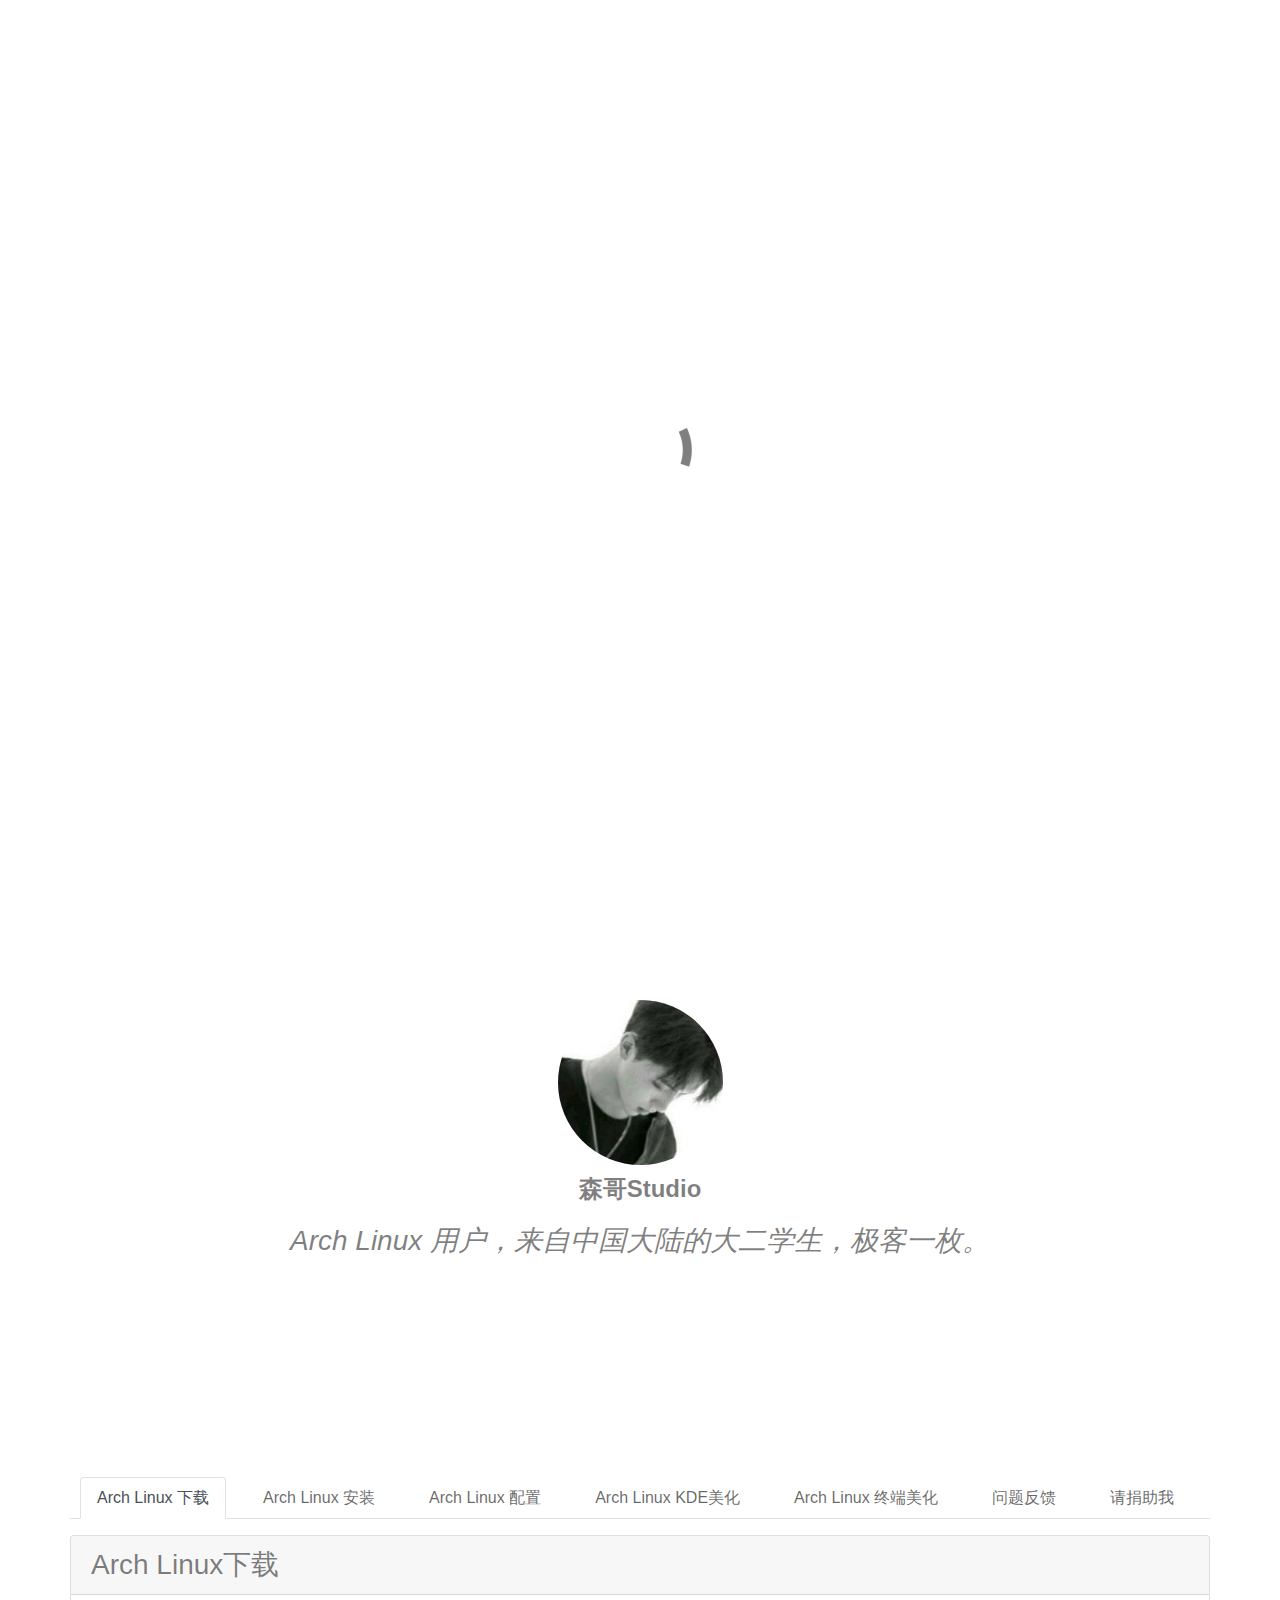
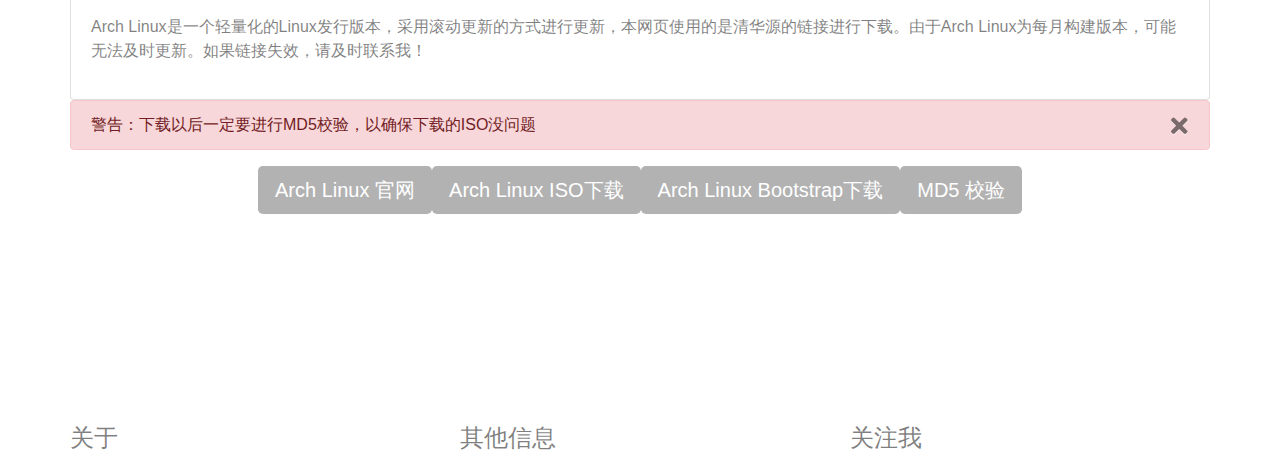
==== commit b07b5531: "Update index.html" ====
--- a/index.html
+++ b/index.html
@@ -235,7 +235,7 @@
 			<div class="col-12 col-sm-4">
 				<h4 class="mg-md text-sm-left text-center">
 					其他信息
-				</h4><a href="https://wiki.archlinux.org" class="a-btn a-block footer-link" target="_blank">Arch Wiki</a><a href="index.html" class="a-btn a-block footer-link">Arch Linux 维基百科</a>
+				</h4><a href="https://wiki.archlinux.org/title/Main_page_(简体中文)" class="a-btn a-block footer-link" target="_blank">ArchWiki</a><a href="https://zh.wikipedia.org/wiki/Arch_Linux" class="a-btn a-block footer-link" target="_blank">ArchLinux 维基百科</a>
 			</div>
 			<div class="col-12 col-sm-4">
 				<h4 class="mg-md text-sm-left text-center">
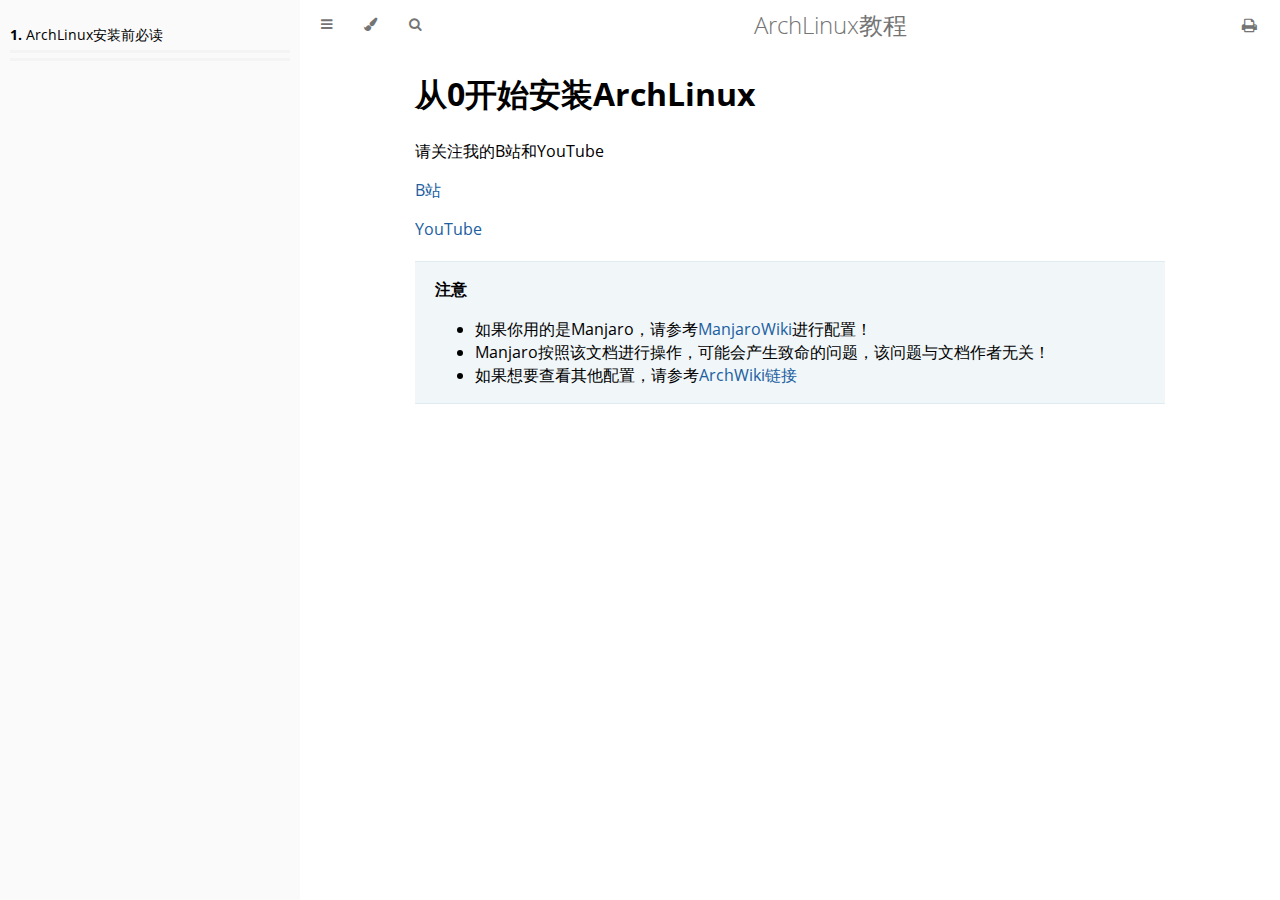
==== commit f2473495: "update" ====
--- a/index.html
+++ b/index.html
@@ -1,267 +1,176 @@
-<!doctype html>
-<html>
-<head>
-    <meta charset="utf-8">
-    <meta name="keywords" content="">
-    <meta name="description" content="">
-    <meta name="viewport" content="width=device-width, initial-scale=1.0, viewport-fit=cover">
-	<link rel="canonical" href="http://setTheBaseURLInProjectSettings.com/index.html" />
-	<meta name="robots" content="index, follow" />
-    <link rel="shortcut icon" type="image/png" href="favicon.png">
-    
-	<link rel="stylesheet" type="text/css" href="./css/bootstrap.min.css?8526">
-	<link rel="stylesheet" type="text/css" href="style.css?6195">
-	<link rel="stylesheet" type="text/css" href="./css/animate.min.css?5501">
-	<link rel="stylesheet" type="text/css" href="./css/cookieconsent.min.css?3940">
-	
-	<link rel="stylesheet" type="text/css" href="./css/all.min.css">
-	
-    <title>Home</title>
+<!DOCTYPE HTML>
+<html lang="cn" class="sidebar-visible no-js light">
+    <head>
+        <!-- Book generated using mdBook -->
+        <meta charset="UTF-8">
+        <title>ArchLinux安装前必读 - ArchLinux教程</title>
+        <!-- Custom HTML head -->
+        <meta content="text/html; charset=utf-8" http-equiv="Content-Type">
+        <meta name="description" content="">
+        <meta name="viewport" content="width=device-width, initial-scale=1">
+        <meta name="theme-color" content="#ffffff" />
 
+        <link rel="icon" href="favicon.svg">
+        <link rel="shortcut icon" href="favicon.png">
+        <link rel="stylesheet" href="css/variables.css">
+        <link rel="stylesheet" href="css/general.css">
+        <link rel="stylesheet" href="css/chrome.css">
+        <link rel="stylesheet" href="css/print.css" media="print">
+        <!-- Fonts -->
+        <link rel="stylesheet" href="FontAwesome/css/font-awesome.css">
+        <link rel="stylesheet" href="fonts/fonts.css">
+        <!-- Highlight.js Stylesheets -->
+        <link rel="stylesheet" href="highlight.css">
+        <link rel="stylesheet" href="tomorrow-night.css">
+        <link rel="stylesheet" href="ayu-highlight.css">
 
-    
-<!-- Analytics -->
- 
-<!-- Analytics END -->
-    
-</head>
-<body>
+        <!-- Custom theme stylesheets -->
+    </head>
+    <body>
+        <!-- Provide site root to javascript -->
+        <script type="text/javascript">
+            var path_to_root = "";
+            var default_theme = window.matchMedia("(prefers-color-scheme: dark)").matches ? "navy" : "light";
+        </script>
 
-<!-- Preloader -->
-<div id="page-loading-blocs-notifaction" class="page-preloader"></div>
-<!-- Preloader END -->
+        <!-- Work around some values being stored in localStorage wrapped in quotes -->
+        <script type="text/javascript">
+            try {
+                var theme = localStorage.getItem('mdbook-theme');
+                var sidebar = localStorage.getItem('mdbook-sidebar');
 
+                if (theme.startsWith('"') && theme.endsWith('"')) {
+                    localStorage.setItem('mdbook-theme', theme.slice(1, theme.length - 1));
+                }
 
-<!-- Main container -->
-<div class="page-container">
-    
-<!-- bloc-0 -->
-<div class="bloc bloc-fill-screen l-bloc " id="bloc-0">
-	<div class="container fill-bloc-top-edge">
-		<div class="row">
-			<div class="col-12">
-				<nav class="navbar navbar-light row navbar-expand-md" role="navigation">
-					<a class="navbar-brand" href="index.html">森哥Studio的博客</a>
-					<button id="nav-toggle" type="button" class="ui-navbar-toggler navbar-toggler border-0 p-0 mr-md-0 ml-auto" data-toggle="collapse" data-target=".navbar-43460" aria-expanded="false" aria-label="Toggle navigation">
-						<span class="navbar-toggler-icon"></span>
-					</button>
-					<div class="collapse navbar-collapse navbar-120 navbar-29706 navbar-45188 navbar-18426 navbar-42371 navbar-43460">
-						<ul class="site-navigation nav navbar-nav ml-auto object-hidden">
-							<li class="nav-item">
-								<a href="index.html" class="nav-link">Home</a>
-							</li>
-						</ul>
-					</div>
-				</nav>
-			</div>
-		</div>
-	</div>
-	<div class="container">
-		<div class="row">
-			<div class="col">
-				<h1 class="text-center mg-clear hero-header-text text-blue-gradient">
-					欢迎访问
-				</h1>
-				<h3 class="mg-md float-none text-center hero-subheader tc-black">
-					森哥Studio的博客
-				</h3>
-			</div>
-		</div>
-	</div>
-	<div class="container fill-bloc-bottom-edge">
-		<div class="row">
-			<div class="col-12">
-				<div class="text-center">
-					<a href="#" data-scroll-speed="1000" onclick="scrollToTarget('0',this)"><span class="fa fa-angle-down icon-md animated bounce animDelay08"></span></a>
-				</div>
-			</div>
-		</div>
-	</div>
-</div>
-<!-- bloc-0 END -->
+                if (sidebar.startsWith('"') && sidebar.endsWith('"')) {
+                    localStorage.setItem('mdbook-sidebar', sidebar.slice(1, sidebar.length - 1));
+                }
+            } catch (e) { }
+        </script>
 
-<!-- bloc-1 -->
-<div class="bloc l-bloc" id="bloc-1">
-	<div class="container bloc-lg">
-		<div class="row">
-			<div class="col-sm-6 offset-sm-3 col-lg-2 offset-lg-5">
-				<img src="img/lazyload-ph.png" data-src="img/54741446.jpg" class="img-fluid rounded-circle mx-auto d-block lazyload" alt="54741446" />
-			</div>
-			<div class="col-12 col-11 col-lg-8 offset-lg-2">
-				<h4 class="mg-md text-center ">
-					<strong>森哥Studio</strong>
-				</h4>
-				<h3 class="mg-md text-center ">
-					<i>Arch Linux 用户，来自中国大陆的大二学生，极客一枚。</i><br>
-				</h3>
-			</div>
-		</div>
-	</div>
-</div>
-<!-- bloc-1 END -->
+        <!-- Set the theme before any content is loaded, prevents flash -->
+        <script type="text/javascript">
+            var theme;
+            try { theme = localStorage.getItem('mdbook-theme'); } catch(e) { }
+            if (theme === null || theme === undefined) { theme = default_theme; }
+            var html = document.querySelector('html');
+            html.classList.remove('no-js')
+            html.classList.remove('light')
+            html.classList.add(theme);
+            html.classList.add('js');
+        </script>
 
-<!-- bloc-2 -->
-<div class="bloc l-bloc" id="bloc-2">
-	<div class="container bloc-lg">
-		<div class="row">
-			<div class="col">
-				<ol role="tablist" id="nav-38815-tab" class="nav nav-tabs list-horizontal-layout">
-					<li class="nav-item">
-						<a class="a-btn nav-link active" id="nav-38815-tab-1" data-toggle="tab" href="#nav-38815-content-1" role="tab" aria-controls="nav-38815-content-1" aria-selected="true">Arch Linux 下载<br></a>
-					</li>
-					<li class="nav-item">
-						<a class="a-btn nav-link" id="nav-38815-tab-2" data-toggle="tab" href="#nav-38815-content-2" role="tab" aria-controls="nav-38815-content-2" aria-selected="false">Arch Linux 安装<br></a>
-					</li>
-					<li class="nav-item">
-						<a class="a-btn nav-link" id="nav-38815-tab-3" data-toggle="tab" href="#nav-38815-content-3" role="tab" aria-controls="nav-38815-content-3" aria-selected="false">Arch Linux 配置<br></a>
-					</li>
-					<li class="nav-item">
-						<a class="a-btn nav-link" id="nav-38815-tab-4" data-toggle="tab" href="#nav-38815-content-4" role="tab" aria-controls="nav-38815-content-4" aria-selected="false">Arch Linux KDE美化<br></a>
-					</li>
-					<li class="nav-item">
-						<a class="a-btn nav-link" id="nav-38815-tab-5" data-toggle="tab" href="#nav-38815-content-5" role="tab" aria-controls="nav-38815-content-5" aria-selected="false">Arch Linux 终端美化<br></a>
-					</li>
-					<li class="nav-item">
-						<a class="a-btn nav-link" id="nav-38815-tab-6" data-toggle="tab" href="#nav-38815-content-6" role="tab" aria-controls="nav-38815-content-6" aria-selected="false">问题反馈<br></a>
-					</li>
-					<li class="nav-item">
-						<a class="a-btn nav-link" id="nav-38815-tab-7" data-toggle="tab" href="#nav-38815-content-7" role="tab" aria-controls="nav-38815-content-7" aria-selected="false">请捐助我<br></a>
-					</li>
-				</ol>
-				<p>
-				</p>
-				<div class="tab-content">
-						<div class="tab-pane fade show active" id="nav-38815-content-1" role="tabpanel" aria-labelledby="nav-38815-content-1">
-							<div class="card">
-								<div class="card-header">
-									<h3 class="mg-clear">
-										Arch Linux下载
-									</h3>
-								</div>
-								<div class="card-body">
-									<p>
-										Arch Linux是一个轻量化的Linux发行版本，采用滚动更新的方式进行更新，本网页使用的是清华源的链接进行下载。由于Arch Linux为每月构建版本，可能无法及时更新。如果链接失效，请及时联系我！
-									</p>
-								</div>
-							</div>
-							<div class="alert alert-danger" role="alert">
-								<a href="#" class="btn btn-d btn-lg btn-style-none float-right" data-dismiss="alert" aria-label="Close"><span class="fa fa-times close"></span></a>
-								<p class="mb-0">
-									警告：下载以后一定要进行MD5校验，以确保下载的ISO没问题
-								</p>
-							</div>
-							<div class="text-lg-center">
-								<a href="https://archlinux.org" class="btn btn-d btn-lg" target="_blank">Arch Linux 官网<br></a><a href="https://mirrors.tuna.tsinghua.edu.cn/archlinux/iso/latest/archlinux-2021.05.01-x86_64.iso" class="btn  btn-d  btn-lg" target="_blank">Arch Linux ISO下载</a><a href="https://mirrors.tuna.tsinghua.edu.cn/archlinux/iso/latest/archlinux-bootstrap-2021.05.01-x86_64.tar.gz" class="btn  btn-d  btn-lg" target="_blank">Arch Linux Bootstrap下载</a><a href="https://mirrors.tuna.tsinghua.edu.cn/archlinux/iso/latest/md5sums.txt" class="btn  btn-d  btn-lg" target="_blank">MD5 校验</a>
-							</div>
-						</div>
-						<div class="tab-pane fade-tab-bs" id="nav-38815-content-2" role="tabpanel" aria-labelledby="nav-38815-content-2">
-							<ul class="list-unstyled">
-								<li>
-									<div class="form-group">
-										<div class="form-group">
-											<p class="blocsaddons-markdown">
-												# ArchLinux安装教程<br>## 准备安装介质<br><br>### 下载arch linux<br><br>使用清华源下载arch linux<br>清华源[下载链接](https://mirrors.tuna.tsinghua.edu.cn/archlinux/iso/latest/)<br><br>### 刻录系统镜像<br><br>#### Windows/macOS系统<br><br>下载balenaEtcher[官方下载链接](https://www.balena.io/etcher/)<br>Windows也可以使用rufus[下载链接](http://rufus.ie)<br>不建议使用UltraISO<br><br>#### Linux系统<br><br>下载balenaEtcher[官方下载链接](https://www.balena.io/etcher/)<br>运行`lsblk`找到你的U盘<br><br>运行`dd bs=4m if=/dev/sdx of=/dir/archlinux.iso`刻录Linux系统<br>注：sdx为你的U盘<br>/dir/archlinux.iso为下载路径，必须为绝对路径，如：<br><br>```<br>/home/username/Downloads/archlinux-2020.10.01-x86_64.iso<br>```<br><br>一定不要使用：<br><br>```<br>~/Downloads/archlinux-2020.10.01-x86_64.iso<br>```<br><br>### 使用其他Linux发行版本安装<br><br>安装`arch-install-scripts`，大部分Linux发行版的软件仓库中都有arch安装脚本，可以直接使用`pacstrap`和`arch-chroot`命令安装。<br><br>## 进Bios安装arch linux<br><br>### 连接网络<br><br>如果电脑支持Wi-Fi，可以运行`wifi-menu`（最新版的archlinux可能移除了相关驱动）：<br><br>如果不支持Wi-Fi，可以用网线连接电脑（博主是用安卓手机USB网络共享连接电脑），然后运`dhcpcd`<br>运行`ping https://mirrors.tuna.tsinghua.edu.cn`检测网络连接<br><br>### 使用ssh远程安装<br><br>运行`pacman -Syy openssh`安装openssh<br>运行`systemctl start sshd`启动ssh服务<br>运行`ifconfig`查看ip地址<br>运行`passwd`设置密码<br>ssh连接archlinux<br><br>```bash<br># 进入root用户<br>sudo -i<br># ssh连接arch linux<br>ssh root@192.168.*.*<br>```<br><br>>**注意**<br>>192.168.*.*是arch Linux的IPv4地址<br>>运行ssh时输入archlinux的密码<br>>然后可以按照archlinux的安装步骤继续安装<br><br>### 设置时区<br><br>```bash<br>timedatectl set-ntp true<br>```<br><br>### 磁盘分区<br><br>运行`lsblk`查看你的硬盘<br>机械硬盘一般是/dev/hdx<br>SATA固态硬盘一般是/dev/sdx<br>NVME固态硬盘一般是/dev/nvmexn1<br><br>```bash<br>fdisk /dev/mydisk<br>```<br><br>其中mydisk是你的硬盘<br>fdisk常用命令<br><br>| 命令 | 操作 |<br>| ---- | ------------------------------- |<br>| g | 转化为GPT格式，常见于UEFI启动 |<br>| o | 转化为dos格式，常见于LEGACY启动 |<br>| m | 帮助 |<br>| n | 新建分区 |<br>| d | 删除分区 |<br>| w | 保存数据 |<br>| q | 退出但不保存 |<br><br>#### 主板支持UEFI引导<br><br>| 分区 | 挂载点 | 建议大小 | 格式 |<br>| -------- | --------- | -------- | ------ |<br>| efi | /boot/efi | 300M | vfat |<br>| boot | /boot | 500M | ext4 |<br>| 根分区 | / | 20G | ext4 |<br>| 家目录 | /home | 剩余空间 | xfs |<br>| 交换分区 | - | 10G | [swap] |<br><br>#### 主板不支持UEFI引导<br><br>| 分区 | 挂载点 | 建议大小 | 格式 |<br>| -------- | ------ | -------- | ------ |<br>| 根分区 | / | 20G | ext4 |<br>| 家目录 | /home | 剩余空间 | xfs |<br>| 交换分区 | - | 10G | [swap] |<br><br>#### 格式化分区<br><br>`mkfs.vfat /dev/mydisk1`格式化efi分区<br>`mkfs.ext4 /dev/mydisk2`格式化boot分区<br>`mkfs.ext4 /dev/mydisk3`格式化根分区<br>`mkfs.xfs /dev/mydisk4`格式化home分区<br>`mkswap /dev/mydisk5`设置swap分区<br>`swapon /dev/mydisk5`激活swap分区<br><br>>**注意**<br>><br>>- 交换分区分区在此处激活，后续无需挂载交换分区<br>>- 如果主板不支持UEFI引导，请忽略boot和efi分区<br>>- xfs不支持缩小分区，谨慎使用<br><br>#### 挂载分区<br><br>```bash<br># 挂载根分区<br>mount /dev/mydisk3 /mnt<br># 在根分区下新建boot文件夹<br>mkdir /mnt/boot<br># 挂载boot分区<br>mount /dev/mydisk2 /mnt/boot<br># 在boot目录下新建efi文件夹<br>mkdir /mnt/boot/efi<br># 挂载efi分区<br>mount /dev/mydisk1 /mnt/boot/efi<br># 在根分区下新建home文件夹<br>mkdir /mnt/home<br># 挂载home分区<br>mount /dev/mydisk4 /mnt/home<br>```<br><br>> **注意**<br>><br>> - 交换分区分区已提前激活，分区时无需挂载交换分区<br>> - 如果主板不支持UEFI引导，请忽略boot和efi分区<br><br>### 更换软件源<br><br>直接切换为中国的软件包 <br><br>```bash<br>curl -L -o /etc/pacman.d/mirrorlist "https://archlinux.org/mirrorlist/?country=CN"<br>```<br><br>然后编辑`/etc/pacman.d/mirrorlist`，反注释其中一个或多个链接。<br><br>### 安装基本系统<br><br>```bash<br>pacstrap -i /mnt base base-devel linux linux-firmware vim nano<br>```<br><br>>**注意**<br>>- base-devel 不是刚需，如果你需要用aur或者是需要使用makepkg安装软件的话建议安装base-devel<br>>- 安装vim和nano是因为需要修改配置文件，然而arch linux不带vim和nano， 需要手动安装。<br><br>### 配置fstab<br><br>自动配置fstab`genfstab -U /mnt >> /mnt/etc/fstab`<br>检查fstab`cat /mnt/etc/fstab`<br><br>> **注意**<br>><br>> - 无论主板是否支持UEFI都可以用这个方法安装<br><br>### 切换至新系统<br><br>```bash<br>arch-chroot /mnt /bin/bash<br>```<br><br>## 系统基本配置<br><br>### 语言设置<br><br>配置本地语言`vim /etc/locale.gen`<br>在结尾追加或反注释<br><br>```<br>en_US.UTF-8 UTF-8<br>zh_CN.UTF-8 UTF-8<br>```<br><br>`locale-gen`应用配置<br>运行`echo LANG=en_US.UTF-8 >> /etc/locale.conf`<br><br>>**注意**<br>><br>>- 不设置中文的原因是因为tty环境下可能会出现中文乱码，安装桌面时会安装中文字体并修改相关内容<br><br>### 时区设置<br><br>本地时区配置`ln -sf /usr/share/zoneinfo/Asia/Shanghai /etc/localtime`<br>设置硬件时钟`hwclock --systohc --utc`<br><br>### 配置主机名<br>编辑`/etc/hostname`，写入`myhostname`<br>>其中myhostname代表你的主机名，如果不配置，默认为archlinux<br><br>### 配置hosts<br>编辑`/etc/hosts`，把`myhostname`改为你自己的主机名<br>```bash<br>127.0.0.1localhost<br>::1localhost<br>127.0.1.1myhostname.localdomainmyhostname<br>```<br>### 引导系统<br><br>#### EFIStub 直接引导ArchLinux（适用于单系统）<br>```bash<br>efibootmgr -d /dev/sda -p 1 -c -L "Arch Linux" -l /vmlinuz-linux -u "root=/dev/sda2 rw initrd=/initramfs-linux.img"<br>```<br>**提示**<br>- 其中的`/dev/sda`是系统所使用的磁盘<br>- `-p 1`中的`1`代表EFI分区的位置<br>- `/dev/sda2`代表root分区位置<br><br>#### Grub引导Windows或其他Linux<br><br>运行`pacman -S os-prober`，如果使用archlinux单系统或者是不想用arch linux引导其他系统则可以省略此步骤<br><br>#### 主板支持UEFI引导<br><br>下载grub安装时所必需的文件`pacman -S dosfstools grub efibootmgr`<br>安装grub`grub-install --target=x86_64-efi --efi-directory=/boot/efi --recheck`<br>如果提示no error reported则说明grub安装成功<br>运行`grub-mkconfig -o /boot/grub/grub.cfg`更新grub<br><br>#### 主板不支持UEFI引导<br><br>下载grub安装时所必需的文件`pacman -S grub`<br>安装grub`grub-install /dev/sda --recheck`<br>如果提示no error reported则说明grub安装成功<br>运行`grub-mkconfig -o /boot/grub/grub.cfg `更新grub<br><br>### 用户设置<br><br>设置主机名`vim /etc/hostname`<br>输入主机名，只能输入字母（如果跳过此配置，主机名默认为archlinux）<br>设置root密码`passwd`<br>添加用户`useradd -m -g users -G wheel -s /bin/bash username`<br>设置用户密码（可以和root相同）`passwd username`<br>为用户添加sudo权限`vim /etc/sudoers`<br>反注释`%wheel ALL=(ALL) ALL`<br>如果想在输入密码时显示星号，可以追加`Defaults env_reset,pwfeedback`<br><br>>**注意**<br>><br>>- usename为用户名<br>>- 如果没有设置星号，输入密码时不显示密码是正常现象<br>>- 编辑/etc/sudoers时要用:wq!命令执行，加一个感叹号强制执行<br><br>### 安装网络驱动<br><br>#### wifi<br><br>安装wifi驱动`pacman -S netctl iw wpa_supplicant dialog`<br>博通网卡请安装这个驱动`pacman -S broadcom-wl`<br><br>#### 有线连接dhcp、NetworkManager<br><br>安装有线网卡驱动`pacman -S dhcp dhcpcd netwkrkmanager`<br>chroot环境下无法systemctl启动有线网卡<br><br>### 退出chroot并进入新系统<br><br>```bash<br># 退出chroot<br>exit<br># 卸载efi分区<br>umount /dev/mydisk1<br># 卸载boot分区<br>umount /dev/mydisk2<br># 卸载home分区<br>umount /dev/mydisk4<br># 卸载根分区<br>umount /dev/mydisk3<br># 重启电脑<br>reboot<br>```<br><br>> **注意**<br>><br>> - 运行reboot命令后，请拔掉U盘<br><br>## 配置系统<br><br>### 网络配置<br><br>#### Wi-Fi<br><br>最新版的arch可能没有wifi-menu命令<br><br>```bash<br>sudo wifi-menu<br>```<br><br>#### dhcp<br><br>有线连接`sudo systemctl enable --now dhcpcd`<br>重新检查网络连接`ping https://mirrors.tuna.tsinghua.edu.cn`<br><br>#### NetworkManager<br>有线连接`sudo systemctl enable --now NetworkManager`<br>重新检查网络连接`ping https://mirrors.tuna.tsinghua.edu.cn`<br><br>### 安装驱动<br><br>#### 显卡驱动<br><br>运行`lspci | grep VGA`查看显卡型号<br>按照自己的显卡型号安装相应驱动<br><br>| 显卡 | 驱动名称 |<br>| ------------------ | ------------------------------------------------------ |<br>| 通用 | xf86-video-vesa |<br>| Intel | xf86-video-intel |<br>| AMD | xf86-video-amdgpu |<br>| NVIDIA | nvidia nvidia-utils nvidia-settings opencl-nvidia |<br>| 开源MVIDIA(不推荐) | xf86-video-nouveau |<br>| ati | xf86-video-ati |<br>|vmware虚拟机|xf86-video-vmware|<br><br>> **FBI Warning**<br>><br>> - 千万不要安装nouveau，千万不要安装nouveau，千万不要安装nouveau！重要的事情说三遍。如果你不怕电脑莫名卡死，当我没说。（doge）<br>> - ps：博主受过nouveau的折磨<br><br>#### 触摸板驱动<br><br>`sudo pacman -S xf86-input-synaptics`笔记本专用，台式机可以忽略（如果有外置触摸板也可以安装这个驱动）<br><br>### 安装桌面<br><br>`sudo pacman -S noto-fonts-cjk`安装中文字体<br><br>将语言改成中文`sudo vim /etc/locale.conf`<br><br>将英语注释掉，添加以下内容`LANG=zh_CN.UTF-8`<br><br>安装x窗口系统`sudo pacman -S xorg`<br><br>#### Kde桌面<br><br>简洁的kde桌面`sudo pacman -S plasma-meta plasma-nm konsole dolphin kde-connect firefox`<br>kde全家桶`sudo pacman -S plasma plasma-nm kde-applications`<br>安装完成以后`sudo systemctl enable sddm`启动sddm服务<br>`sudo systemctl enable NetworkManager`启动网络管理器<br>`sudo reboot`重启<br>
-											</p>
-											
-										</div>
-									</div>
-								</li>
-							</ul>
-						</div>
-						<div class="tab-pane fade-tab-bs" id="nav-38815-content-3" role="tabpanel" aria-labelledby="nav-38815-content-3">
-								<div>
-									<div class="alert alert-danger" role="alert">
-										<a href="#" class="btn btn-d btn-lg btn-style-none float-right" data-dismiss="alert" aria-label="Close"><span class="fa fa-times close"></span></a>
-										<p class="mb-0">
-											警告：Manjaro用户请勿参考本教程（不过可以参考桌面美化教程）
-										</p>
-									</div>
-									<p class="blocsaddons-markdown">
-										# ArchLinux 系统配置<br><br>## 添加32位支持<br>编辑`/etc/pacman.conf`文件，并反注释<br>```<br>[multilib]<br>Include = /etc/pacman.d/mirrorlist<br>```<br>`sudo pacman -Syyu`刷新软件源<br>## 添加archlinuxcn源<br>编辑`/etc/pacman.conf`文件，并在末尾追加以下内容<br>```<br>[archlinuxcn]<br>SigLevel = TrustAll<br>Server = https://mirrors.tuna.tsinghua.edu.cn/archlinuxcn/$arch<br>```<br>`sudo pacman -S archlinuxcn-keyring`安装archlinuxcn密钥环<br>`sudo pacman -Syyu`刷新软件源<br><br>**警告**<br>> - Manjaro不要使用archlinuxcn<br>> - Manjaro不要使用archlinuxcn<br>> - Manjaro不要使用archlinuxcn<br><br>## 安装aur<br>### 有archlinuxcn源<br>```bash<br>sudo pacman -S yay<br>```<br>### 无archlinuxcn源<br>```bash<br>sudo pacman -S git<br>git clone https://aur.archlinux.org/yay.git<br>cd yay<br>makepkg -si<br>sudo pacman -U yay*.tar.zst<br>```<br><br>> **警告**<br>> <br>> - 非ArchLinux请勿使用aur（尤其是Manjaro）<br><br>## 安装optimus双显卡（需要配置multilib32位支持并安装aur）<br>### 安装Intel核显驱动<br>```bash<br>sudo pacman -S xf86-video-intel mesa lib32-mesa vulkan-intel lib32-vulkan-intel<br>```<br>### 安装NVIDIA独显驱动<br>直接安装以下显卡驱动<br>```bash<br>sudo pacman -S nvidia nvidia-settings nvidia-utils lib32-nvidia-utils opencl-nvidia lib32-opencl-nvidia<br>```<br>Geforce630以下到Geforce400老显卡<br>```bash<br>yay -S nvidia-390xx-dkms nvidia-390xx-utils lib32-nvidia-390xx-utils<br>```<br>如果是Geforce400以下的显卡，只能安装开源驱动<br>```bash<br>sudo pacman -S mesa lib32-mesa xf86-video-nouveau<br>```<br>### 安装OptimusManager<br>```bash<br>yay -S optimus-manager optimus-manager-qt<br>```<br>>**警告**<br>> - I 卡 N 卡的 modeset 选项都去掉勾选<br>> - 切换到英特尔核显模式前，需要选择 intel，不要选 modesettings 模式。否则会黑屏+混成不能开启<br>> - hybird 模式中添加的三个环境变量，在切换到其他模式之前一定要去掉，否则会黑屏，切换不到 intel。<br>> - 如果你使用了混成器，调整至 OpenGl 2.0 - 平滑模式。否则切换时可能会卡 splash screen<br>> - 本教程仅适用于KDE桌面，其他桌面可能会有Bug<br>> - 暂时不支持AMD显卡，驱动作者正在开发中，预计很快就能支持<br><br>本部分教程来自[ArchLinux双显卡教程](https://archlinuxstudio.github.io/ArchLinuxTutorial/#/rookie/graphic_driver)<br><br>## 安装中文输入法<br><br>新安装的ArchLinux系统不带中文输入法，直接安装<br><br>```bash<br>sudo pacman -S fcitx5-chinese-addons fcitx5-git fcitx5-gtk fcitx5-qt fcitx5-pinyin-zhwiki kcm-fcitx5<br>```<br><br>编辑`~/.pam_environment`并写入以下内容<br>```<br>GTK_IM_MODULE DEFAULT=fcitx<br>QT_IM_MODULE DEFAULT=fcitx<br>XMODIFIERS DEFAULT=@im=fcitx<br>```<br>设置开机默认启动fcitx5，编辑`~/.xprofile`并在文件中写入`fcitx5 &amp;`<br><br>重启电脑，则可以输入中文<br><br>## 安装常用软件<br>软件包<br><br>| 软件名 | 包名 |<br>| ----------- | ---------------------- |<br>| 网易云音乐 | netease-cloud-music |<br>|~~WPS~~ | ~~wps-office(aur)~~ |<br>| ~~WPS中文支持~~ | ~~wps-office-mui-zh(aur)~~ |<br>| 火狐 | firefox |<br>| VS Code | visual-studio-code-bin |<br>| 谷歌浏览器 | google-chrome |<br>| OBS Studio | obs-studio |<br>| 火焰截图 | flameshot |<br>| AUR | yaourt yay（archlinuxcn） |<br>|anaconda|anaconda(archlinuxcn)|<br>|多线程下载（命令行）|axel|<br><br><br>> **警告**<br>> <br>> - 非ArchLinux请勿使用archlinuxcn和aur（尤其是Manjaro）<br>> - 非ArchLinux请勿使用archlinuxcn和aur（尤其是Manjaro）<br>> - 非ArchLinux请勿使用archlinuxcn和aur（尤其是Manjaro）<br><br>## 安装blackarch工具包（可选）<br>编辑`/etc/pacman.conf`添加blackarch软件源并追加以下内容<br><br>```<br>[blackarch]<br>SigLevel = Never<br>Server = https://mirrors.tuna.tsinghua.edu.cn/blackarch/$repo/os/$arch<br>```<br>安装blackarch密钥环`sudo pacman -S blackarch-keyring`<br><br>更改blackarch软件源`sudo vim /etc/pacman.conf`<br><br>把刚才的blackarch软件源中的`Never`改为`TrustAll`<br><br>`sudo pacman -Syyu`刷新软件源<br><br>安装渗透工具`sudo pacman -S blackarch`<br><br>>警告：<br>> - 非ArchLinux不要安装blackarch（尤其是Manjaro），不然容易滚挂！<br>> - Arch原生一定要按照以上步骤操作，不然会提示密钥环问题。<br>
-									</p>
-									
-								</div>
-							</div>
-						<div class="tab-pane fade-tab-bs" id="nav-38815-content-4" role="tabpanel" aria-labelledby="nav-38815-content-4">
-									<div>
-										<p class="blocsaddons-markdown">
-											# 美化效果图<br>以Manjaro为例，arch同样适用<br>![在这里插入图片描述](https://img-blog.csdnimg.cn/20200509175252686.png?x-oss-process=image/watermark,type_ZmFuZ3poZW5naGVpdGk,shadow_10,text_aHR0cHM6Ly9ibG9nLmNzZG4ubmV0L3dlaXhpbl80NTI1MTc4MA==,size_16,color_FFFFFF,t_70#pic_center)<br># 调整面板<br>删除自带面板，新建空面板，从左往右依次是：<br>> 应用程序菜单->全局菜单->面板间距->系统托盘->数字时钟<br>可根据实际情况添加其他部件<br># 安装主题<br>直接下载全局主题，依次点击<br>>系统设置->全局主题->获取新的主题（如果无法下载，可以分别在Plasma样式、颜色、应用程序风格等自己选择主题进行下载，也可以下载SDDM桌面、欢迎界面、图标和鼠标指针）<br>>系统设置->应用程序风格->窗口装饰->标题栏按钮（自己调整窗口标题栏，可以把按键放到左边）<br>>系统设置->工作空间行为->桌面特效->糖果->选择三个特效->应用<br>>系统设置->工作空间行为->桌面特效->外观->魔灯<br>>系统设置->工作空间行为->桌面特效->焦点->滑出<br>>系统设置->工作空间行为->桌面特效->窗口管理->桌面立方<br>>系统设置->窗口管理->任务切换器->把微风改为翻转切换<br># 安装Latte-Dock<br>关闭背景大小<br>绝对大小48<br>鼠标悬停放大40%<br>删除模拟时钟<br>在dock上添加部件<br>左侧为应用程序面板<br>右侧为回收站<br>```bash<br>sudo pacman -S latte-dock<br>```<br>如果右键无反应（此问题常常发生在Manjaro系统上），运行<br>```bash<br>sudo pacman -Syyu<br>```<br>此时Latte-Dock可以正常使用<br># 安装小部件<br>>右键点击桌面空白部分->点击添加部件->搜索 Simple System Monitor -> 点击安装<br><br>安装后点击配置，Background Color选择Cristal，如果没有交换分区，可以自行关闭<br>![在这里插入图片描述](https://img-blog.csdnimg.cn/20200509175600576.png?x-oss-process=image/watermark,type_ZmFuZ3poZW5naGVpdGk,shadow_10,text_aHR0cHM6Ly9ibG9nLmNzZG4ubmV0L3dlaXhpbl80NTI1MTc4MA==,size_16,color_FFFFFF,t_70#pic_center)<br>## 安装panon(可选)<br>直接添加部件，下载panon，然后运行命令<br>```bash<br>sudo pacman -S qt5-websockets python-docopt python-numpy python-pillow python-pyaudio python-cffi python-websockets<br>```<br># 平铺KDE（可选，比较接近i3wm）<br>2020年9月24日更新<br>## 教程来源<br>[教程来自于以下链接](https://opensuse.bwsl.wang/opensuse/%E5%B9%B3%E9%93%BAKDE.html)，[点击查看](https://space.bilibili.com/268630727?from=search&amp;seid=12844584618959748428)原作者哔哩哔哩主页<br>## 详细教程<br>```bash<br>git clone https://github.com/lingtjien/Grid-Tiling-Kwin.git ~/Grid-Tiling-Kwin<br>```<br>```bash<br>kpackagetool5 --type KWin/Script -i ~/Grid-Tiling-Kwin<br>```<br>```bash<br>mkdir ~/.local/share/kservices5<br>```<br>```bash<br>cp ~/Grid-Tiling-Kwin/metadata.desktop ~/.local/share/kservices5/kwin-script-grid-tiling.desktop<br>```<br>## 效果图<br>![在这里插入图片描述](https://img-blog.csdnimg.cn/20200924193831303.png?x-oss-process=image/watermark,type_ZmFuZ3poZW5naGVpdGk,shadow_10,text_aHR0cHM6Ly9ibG9nLmNzZG4ubmV0L3dlaXhpbl80NTI1MTc4MA==,size_16,color_FFFFFF,t_70#pic_center)<br>
-										</p>
-										
-									</div>
-								</div>
-						<div class="tab-pane fade-tab-bs" id="nav-38815-content-5" role="tabpanel" aria-labelledby="nav-38815-content-5">
-										<div>
-											<p class="blocsaddons-markdown">
-												# 安装zsh<br>运行`sudo pacman -S zsh`安装zsh<br>运行`chsh -s /bin/zsh`配置zsh<br>如果想换回bash，运行`chsh -s /bin/bash`<br># 安装oh-my-zsh<br>如果没安装git需要运行以下命令，否则跳过`sudo pacman -S git`<br>不要带sudo，运行前先复制以下内容，追加到`/etc/hosts`<br>```<br># GitHub Start<br>52.74.223.119 github.com<br>192.30.253.119 gist.github.com<br>54.169.195.247 api.github.com<br>185.199.111.153 assets-cdn.github.com<br>151.101.76.133 raw.githubusercontent.com<br>151.101.108.133 user-images.githubusercontent.com<br>151.101.76.133 gist.githubusercontent.com<br>151.101.76.133 cloud.githubusercontent.com<br>151.101.76.133 camo.githubusercontent.com<br>151.101.76.133 avatars0.githubusercontent.com<br>151.101.76.133 avatars1.githubusercontent.com<br>151.101.76.133 avatars2.githubusercontent.com<br>151.101.76.133 avatars3.githubusercontent.com<br>151.101.76.133 avatars4.githubusercontent.com<br>151.101.76.133 avatars5.githubusercontent.com<br>151.101.76.133 avatars6.githubusercontent.com<br>151.101.76.133 avatars7.githubusercontent.com<br>151.101.76.133 avatars8.githubusercontent.com<br># GitHub End<br>```<br>- GitHub链接可能已失效，如果失效，请及时联系我<br>保存配置文件以后，终端运行<br>```bash<br>sh -c "$(curl -fsSL https://raw.githubusercontent.com/robbyrussell/oh-my-zsh/master/tools/install.sh)" <br>```<br>注意：不要以sudo用户执行，执行前需要安装git，确保安装的有zsh终端<br>如果没有git，运行`sudo pacman -S git`安装<br># 安装PowerLevel10k主题<br>运行`sudo pacman -S nerd-fonts-complete`安装字体<br>运行以下命令安装powerlevel10k主题<br>```bash<br>git clone --depth=1 https://github.com/romkatv/powerlevel10k.git ~/powerlevel10k<br>```<br>```bash<br>git clone --depth=1 https://github.com/romkatv/powerlevel10k.git ${ZSH_CUSTOM:-$HOME/.oh-my-zsh/custom}/themes/powerlevel10k<br>```<br>配置powerlevel10k<br>```bash<br>echo 'source ~/powerlevel10k/powerlevel10k.zsh-theme' >>! ~/.zshrc<br>```<br>在~/.zshrc写入`ZSH_THEME="powerlevel10k/powerlevel10k" `<br>安装后重新打开终端，并更改终端字体为hack<br>![在这里插入图片描述](https://img-blog.csdnimg.cn/20200509203317556.png?x-oss-process=image/watermark,type_ZmFuZ3poZW5naGVpdGk,shadow_10,text_aHR0cHM6Ly9ibG9nLmNzZG4ubmV0L3dlaXhpbl80NTI1MTc4MA==,size_16,color_FFFFFF,t_70#pic_center)<br>如需重新配置powerlevel10k主题，可随时运行`p10k configure`<br># 安装自动补全插件<br>```bash<br>git clone git://github.com/zsh-users/zsh-autosuggestions $ZSH_CUSTOM/plugins/zsh-autosuggestions<br>```<br>添加`plugins=(zsh-autosuggestions git)`<br># 安装语法高亮插件<br>运行以下命令<br>```bash<br>git clone https://github.com/zsh-users/zsh-syntax-highlighting.git $ZSH_CUSTOM/plugins/zsh-syntax-highlighting<br>```<br>配置插件<br>```bash<br>echo "source $ZSH_CUSTOM/plugins/zsh-syntax-highlighting/zsh-syntax-highlighting.zsh" >> ${ZDOTDIR:-$HOME}/.zshrc<br>```<br># 安装colorls插件<br>运行`sudo pacman -S ruby`安装Ruby Gem<br>运行`gem install colorls`，用gem安装colorls(确保已安装nerd-fonts字体，不然会乱码)<br>如果安装速度慢，可以[点击这里](https://mirror.tuna.tsinghua.edu.cn/help/rubygems/)切换为清华源<br>安装成功以后将下面几行写入`~/.zshrc`<br>```<br>alias ls=colorls<br>alias ll="colorls -l"<br>alias la="colorls -a"<br>```<br>运行`source ~/.zshrc`使配置立即生效<br># sudo输入密码显示星号(可选)<br>运行命令`sudo vim /etc/sudoers`<br>添加以下内容`Defaults env_reset,pwfeedback`<br># vimplus(可选)<br>运行`git clone https://github.com/chxuan/vimplus.git ~/.vimplus`，从github克隆<br>运行`sh ~/.vimplus/install.sh`安装vimplus（可能需要五分钟左右，取决于你的网速）<br>运行`sudo sh ~/.vimplus/install_to_user.sh username root`安装到root用户<br>运行`sh ~/.vimplus/update.sh`更新vimplus<br>> 本软件非博主原创，原作者chxuan<br>> 如果想查看原作者文章，请[点击此处](https://www.cnblogs.com/highway-9/p/5984285.html)<br>
-											</p>
-											
-										</div>
-									</div>
-						<div class="tab-pane fade-tab-bs" id="nav-38815-content-6" role="tabpanel" aria-labelledby="nav-38815-content-6">
-											<div >
-												<script type="text/javascript" src="https://www.wjx.cn/handler/jqemed.ashx?activity=OZJr08C&amp;width=760&amp;source=iframe"></script>
-												
-											</div>
-										</div>
-						<div class="tab-pane fade-tab-bs" id="nav-38815-content-7" role="tabpanel" aria-labelledby="nav-38815-content-7">
-												<div>
-													<div class="mx-auto d-block blocsapp-device blocsapp-device-ipad ipad-silver">
-														<img src="img/lazyload-ph.png" data-src="img/51620705799_.pic.jpg" class="img-fluid lazyload" alt="51620705799_.pic" />
-													</div>
-												</div>
-											</div>
-					</div>
-			</div>
-		</div>
-	</div>
-</div>
-<!-- bloc-2 END -->
+        <!-- Hide / unhide sidebar before it is displayed -->
+        <script type="text/javascript">
+            var html = document.querySelector('html');
+            var sidebar = 'hidden';
+            if (document.body.clientWidth >= 1080) {
+                try { sidebar = localStorage.getItem('mdbook-sidebar'); } catch(e) { }
+                sidebar = sidebar || 'visible';
+            }
+            html.classList.remove('sidebar-visible');
+            html.classList.add("sidebar-" + sidebar);
+        </script>
 
-<!-- ScrollToTop Button -->
-<a class="bloc-button btn btn-d scrollToTop" onclick="scrollToTarget('1',this)"><svg xmlns="http://www.w3.org/2000/svg" width="22" height="22" viewBox="0 0 32 32"><path class="scroll-to-top-btn-icon" d="M30,22.656l-14-13-14,13"/></svg></a>
-<!-- ScrollToTop Button END-->
+        <nav id="sidebar" class="sidebar" aria-label="Table of contents">
+            <div class="sidebar-scrollbox">
+                <ol class="chapter"><li class="chapter-item expanded "><a href="ReadmeFirst.html"><strong aria-hidden="true">1.</strong> ArchLinux安装前必读</a></li><li class="spacer"></li><li class="spacer"></li></ol>
+            </div>
+            <div id="sidebar-resize-handle" class="sidebar-resize-handle"></div>
+        </nav>
 
+        <div id="page-wrapper" class="page-wrapper">
 
-<!-- bloc-5 -->
-<div class="bloc l-bloc" id="bloc-5">
-	<div class="container bloc-lg">
-		<div class="row">
-			<div class="col-12 col-sm-4">
-				<h4 class="mg-md text-sm-left text-center">
-					关于
-				</h4><a href="https://github.com/senge-studio" class="a-btn a-block footer-link" target="_blank">我的GitHub主页</a>
-			</div>
-			<div class="col-12 col-sm-4">
-				<h4 class="mg-md text-sm-left text-center">
-					其他信息
-				</h4><a href="https://wiki.archlinux.org/title/Main_page_(简体中文)" class="a-btn a-block footer-link" target="_blank">ArchWiki</a><a href="https://zh.wikipedia.org/wiki/Arch_Linux" class="a-btn a-block footer-link" target="_blank">ArchLinux 维基百科</a>
-			</div>
-			<div class="col-12 col-sm-4">
-				<h4 class="mg-md text-sm-left text-center">
-					关注我
-				</h4><a href="https://space.bilibili.com/151336873?from=search&amp;seid=9077474115995527407" class="a-btn a-block footer-link" target="_blank">BiliBili</a><a href="https://www.youtube.com/channel/UC7lDfWG9hE332i1zjSzzLxA" class="a-btn a-block footer-link" target="_blank">YouTube</a>
-			</div>
-		</div>
-	</div>
-</div>
-<!-- bloc-5 END -->
+            <div class="page">
+                <div id="menu-bar-hover-placeholder"></div>
+                <div id="menu-bar" class="menu-bar sticky bordered">
+                    <div class="left-buttons">
+                        <button id="sidebar-toggle" class="icon-button" type="button" title="Toggle Table of Contents" aria-label="Toggle Table of Contents" aria-controls="sidebar">
+                            <i class="fa fa-bars"></i>
+                        </button>
+                        <button id="theme-toggle" class="icon-button" type="button" title="Change theme" aria-label="Change theme" aria-haspopup="true" aria-expanded="false" aria-controls="theme-list">
+                            <i class="fa fa-paint-brush"></i>
+                        </button>
+                        <ul id="theme-list" class="theme-popup" aria-label="Themes" role="menu">
+                            <li role="none"><button role="menuitem" class="theme" id="light">Light (default)</button></li>
+                            <li role="none"><button role="menuitem" class="theme" id="rust">Rust</button></li>
+                            <li role="none"><button role="menuitem" class="theme" id="coal">Coal</button></li>
+                            <li role="none"><button role="menuitem" class="theme" id="navy">Navy</button></li>
+                            <li role="none"><button role="menuitem" class="theme" id="ayu">Ayu</button></li>
+                        </ul>
+                        <button id="search-toggle" class="icon-button" type="button" title="Search. (Shortkey: s)" aria-label="Toggle Searchbar" aria-expanded="false" aria-keyshortcuts="S" aria-controls="searchbar">
+                            <i class="fa fa-search"></i>
+                        </button>
+                    </div>
 
-</div>
-<!-- Main container END -->
-    
+                    <h1 class="menu-title">ArchLinux教程</h1>
 
+                    <div class="right-buttons">
+                        <a href="print.html" title="Print this book" aria-label="Print this book">
+                            <i id="print-button" class="fa fa-print"></i>
+                        </a>
+                    </div>
+                </div>
 
-<!-- Additional JS -->
-<script src="./js/jquery-3.5.1.min.js?6851"></script>
-<script src="./js/bootstrap.bundle.min.js?3986"></script>
-<script src="./js/blocs.min.js?2779"></script>
-<script src="./js/lazysizes.min.js" defer></script>
-<script src="./js/cookieconsent.min.js?3007"></script>
-<script src="./js/jquery.scrollify.js?7952"></script>
-<script src="./js/blocsaddons-markdown.js?9196"></script>
-<script src="./js/marked.min.js?5194"></script><!-- Additional JS END -->
+                <div id="search-wrapper" class="hidden">
+                    <form id="searchbar-outer" class="searchbar-outer">
+                        <input type="search" id="searchbar" name="searchbar" placeholder="Search this book ..." aria-controls="searchresults-outer" aria-describedby="searchresults-header">
+                    </form>
+                    <div id="searchresults-outer" class="searchresults-outer hidden">
+                        <div id="searchresults-header" class="searchresults-header"></div>
+                        <ul id="searchresults">
+                        </ul>
+                    </div>
+                </div>
+                <!-- Apply ARIA attributes after the sidebar and the sidebar toggle button are added to the DOM -->
+                <script type="text/javascript">
+                    document.getElementById('sidebar-toggle').setAttribute('aria-expanded', sidebar === 'visible');
+                    document.getElementById('sidebar').setAttribute('aria-hidden', sidebar !== 'visible');
+                    Array.from(document.querySelectorAll('#sidebar a')).forEach(function(link) {
+                        link.setAttribute('tabIndex', sidebar === 'visible' ? 0 : -1);
+                    });
+                </script>
 
+                <div id="content" class="content">
+                    <main>
+                        <h1 id="从0开始安装archlinux"><a class="header" href="#从0开始安装archlinux">从0开始安装ArchLinux</a></h1>
+<p>请关注我的B站和YouTube</p>
+<p><a href="https://space.bilibili.com/151336873">B站</a></p>
+<p><a href="https://www.youtube.com/channel/UC7lDfWG9hE332i1zjSzzLxA">YouTube</a></p>
+<blockquote>
+<p><strong>注意</strong></p>
+<ul>
+<li>如果你用的是Manjaro，请参考<a href="https://wiki.manjaro.org">ManjaroWiki</a>进行配置！</li>
+<li>Manjaro按照该文档进行操作，可能会产生致命的问题，该问题与文档作者无关！</li>
+<li>如果想要查看其他配置，请参考<a href="https://wiki.archlinux.org">ArchWiki链接</a></li>
+</ul>
+</blockquote>
 
-</body>
+                    </main>
+
+                    <nav class="nav-wrapper" aria-label="Page navigation">
+                        <!-- Mobile navigation buttons -->
+                        <div style="clear: both"></div>
+                    </nav>
+                </div>
+            </div>
+
+            <nav class="nav-wide-wrapper" aria-label="Page navigation">
+            </nav>
+
+        </div>
+
+        <script type="text/javascript">
+            window.playground_copyable = true;
+        </script>
+        <script src="elasticlunr.min.js" type="text/javascript" charset="utf-8"></script>
+        <script src="mark.min.js" type="text/javascript" charset="utf-8"></script>
+        <script src="searcher.js" type="text/javascript" charset="utf-8"></script>
+        <script src="clipboard.min.js" type="text/javascript" charset="utf-8"></script>
+        <script src="highlight.js" type="text/javascript" charset="utf-8"></script>
+        <script src="book.js" type="text/javascript" charset="utf-8"></script>
+
+        <!-- Custom JS scripts -->
+    </body>
 </html>
--- a/css/variables.css
+++ b/css/variables.css
@@ -0,0 +1,253 @@
+
+/* Globals */
+
+:root {
+    --sidebar-width: 300px;
+    --page-padding: 15px;
+    --content-max-width: 750px;
+    --menu-bar-height: 50px;
+}
+
+/* Themes */
+
+.ayu {
+    --bg: hsl(210, 25%, 8%);
+    --fg: #c5c5c5;
+
+    --sidebar-bg: #14191f;
+    --sidebar-fg: #c8c9db;
+    --sidebar-non-existant: #5c6773;
+    --sidebar-active: #ffb454;
+    --sidebar-spacer: #2d334f;
+
+    --scrollbar: var(--sidebar-fg);
+
+    --icons: #737480;
+    --icons-hover: #b7b9cc;
+
+    --links: #0096cf;
+
+    --inline-code-color: #ffb454;
+
+    --theme-popup-bg: #14191f;
+    --theme-popup-border: #5c6773;
+    --theme-hover: #191f26;
+
+    --quote-bg: hsl(226, 15%, 17%);
+    --quote-border: hsl(226, 15%, 22%);
+
+    --table-border-color: hsl(210, 25%, 13%);
+    --table-header-bg: hsl(210, 25%, 28%);
+    --table-alternate-bg: hsl(210, 25%, 11%);
+
+    --searchbar-border-color: #848484;
+    --searchbar-bg: #424242;
+    --searchbar-fg: #fff;
+    --searchbar-shadow-color: #d4c89f;
+    --searchresults-header-fg: #666;
+    --searchresults-border-color: #888;
+    --searchresults-li-bg: #252932;
+    --search-mark-bg: #e3b171;
+}
+
+.coal {
+    --bg: hsl(200, 7%, 8%);
+    --fg: #98a3ad;
+
+    --sidebar-bg: #292c2f;
+    --sidebar-fg: #a1adb8;
+    --sidebar-non-existant: #505254;
+    --sidebar-active: #3473ad;
+    --sidebar-spacer: #393939;
+
+    --scrollbar: var(--sidebar-fg);
+
+    --icons: #43484d;
+    --icons-hover: #b3c0cc;
+
+    --links: #2b79a2;
+
+    --inline-code-color: #c5c8c6;
+
+    --theme-popup-bg: #141617;
+    --theme-popup-border: #43484d;
+    --theme-hover: #1f2124;
+
+    --quote-bg: hsl(234, 21%, 18%);
+    --quote-border: hsl(234, 21%, 23%);
+
+    --table-border-color: hsl(200, 7%, 13%);
+    --table-header-bg: hsl(200, 7%, 28%);
+    --table-alternate-bg: hsl(200, 7%, 11%);
+
+    --searchbar-border-color: #aaa;
+    --searchbar-bg: #b7b7b7;
+    --searchbar-fg: #000;
+    --searchbar-shadow-color: #aaa;
+    --searchresults-header-fg: #666;
+    --searchresults-border-color: #98a3ad;
+    --searchresults-li-bg: #2b2b2f;
+    --search-mark-bg: #355c7d;
+}
+
+.light {
+    --bg: hsl(0, 0%, 100%);
+    --fg: hsl(0, 0%, 0%);
+
+    --sidebar-bg: #fafafa;
+    --sidebar-fg: hsl(0, 0%, 0%);
+    --sidebar-non-existant: #aaaaaa;
+    --sidebar-active: #1f1fff;
+    --sidebar-spacer: #f4f4f4;
+
+    --scrollbar: #8F8F8F;
+
+    --icons: #747474;
+    --icons-hover: #000000;
+
+    --links: #20609f;
+
+    --inline-code-color: #301900;
+
+    --theme-popup-bg: #fafafa;
+    --theme-popup-border: #cccccc;
+    --theme-hover: #e6e6e6;
+
+    --quote-bg: hsl(197, 37%, 96%);
+    --quote-border: hsl(197, 37%, 91%);
+
+    --table-border-color: hsl(0, 0%, 95%);
+    --table-header-bg: hsl(0, 0%, 80%);
+    --table-alternate-bg: hsl(0, 0%, 97%);
+
+    --searchbar-border-color: #aaa;
+    --searchbar-bg: #fafafa;
+    --searchbar-fg: #000;
+    --searchbar-shadow-color: #aaa;
+    --searchresults-header-fg: #666;
+    --searchresults-border-color: #888;
+    --searchresults-li-bg: #e4f2fe;
+    --search-mark-bg: #a2cff5;
+}
+
+.navy {
+    --bg: hsl(226, 23%, 11%);
+    --fg: #bcbdd0;
+
+    --sidebar-bg: #282d3f;
+    --sidebar-fg: #c8c9db;
+    --sidebar-non-existant: #505274;
+    --sidebar-active: #2b79a2;
+    --sidebar-spacer: #2d334f;
+
+    --scrollbar: var(--sidebar-fg);
+
+    --icons: #737480;
+    --icons-hover: #b7b9cc;
+
+    --links: #2b79a2;
+
+    --inline-code-color: #c5c8c6;
+
+    --theme-popup-bg: #161923;
+    --theme-popup-border: #737480;
+    --theme-hover: #282e40;
+
+    --quote-bg: hsl(226, 15%, 17%);
+    --quote-border: hsl(226, 15%, 22%);
+
+    --table-border-color: hsl(226, 23%, 16%);
+    --table-header-bg: hsl(226, 23%, 31%);
+    --table-alternate-bg: hsl(226, 23%, 14%);
+
+    --searchbar-border-color: #aaa;
+    --searchbar-bg: #aeaec6;
+    --searchbar-fg: #000;
+    --searchbar-shadow-color: #aaa;
+    --searchresults-header-fg: #5f5f71;
+    --searchresults-border-color: #5c5c68;
+    --searchresults-li-bg: #242430;
+    --search-mark-bg: #a2cff5;
+}
+
+.rust {
+    --bg: hsl(60, 9%, 87%);
+    --fg: #262625;
+
+    --sidebar-bg: #3b2e2a;
+    --sidebar-fg: #c8c9db;
+    --sidebar-non-existant: #505254;
+    --sidebar-active: #e69f67;
+    --sidebar-spacer: #45373a;
+
+    --scrollbar: var(--sidebar-fg);
+
+    --icons: #737480;
+    --icons-hover: #262625;
+
+    --links: #2b79a2;
+
+    --inline-code-color: #6e6b5e;
+
+    --theme-popup-bg: #e1e1db;
+    --theme-popup-border: #b38f6b;
+    --theme-hover: #99908a;
+
+    --quote-bg: hsl(60, 5%, 75%);
+    --quote-border: hsl(60, 5%, 70%);
+
+    --table-border-color: hsl(60, 9%, 82%);
+    --table-header-bg: #b3a497;
+    --table-alternate-bg: hsl(60, 9%, 84%);
+
+    --searchbar-border-color: #aaa;
+    --searchbar-bg: #fafafa;
+    --searchbar-fg: #000;
+    --searchbar-shadow-color: #aaa;
+    --searchresults-header-fg: #666;
+    --searchresults-border-color: #888;
+    --searchresults-li-bg: #dec2a2;
+    --search-mark-bg: #e69f67;
+}
+
+@media (prefers-color-scheme: dark) {
+    .light.no-js {
+        --bg: hsl(200, 7%, 8%);
+        --fg: #98a3ad;
+
+        --sidebar-bg: #292c2f;
+        --sidebar-fg: #a1adb8;
+        --sidebar-non-existant: #505254;
+        --sidebar-active: #3473ad;
+        --sidebar-spacer: #393939;
+
+        --scrollbar: var(--sidebar-fg);
+
+        --icons: #43484d;
+        --icons-hover: #b3c0cc;
+
+        --links: #2b79a2;
+
+        --inline-code-color: #c5c8c6;
+
+        --theme-popup-bg: #141617;
+        --theme-popup-border: #43484d;
+        --theme-hover: #1f2124;
+
+        --quote-bg: hsl(234, 21%, 18%);
+        --quote-border: hsl(234, 21%, 23%);
+
+        --table-border-color: hsl(200, 7%, 13%);
+        --table-header-bg: hsl(200, 7%, 28%);
+        --table-alternate-bg: hsl(200, 7%, 11%);
+
+        --searchbar-border-color: #aaa;
+        --searchbar-bg: #b7b7b7;
+        --searchbar-fg: #000;
+        --searchbar-shadow-color: #aaa;
+        --searchresults-header-fg: #666;
+        --searchresults-border-color: #98a3ad;
+        --searchresults-li-bg: #2b2b2f;
+        --search-mark-bg: #355c7d;
+    }
+}
--- a/css/general.css
+++ b/css/general.css
@@ -0,0 +1,182 @@
+/* Base styles and content styles */
+
+@import 'variables.css';
+
+:root {
+    /* Browser default font-size is 16px, this way 1 rem = 10px */
+    font-size: 62.5%;
+}
+
+html {
+    font-family: "Open Sans", sans-serif;
+    color: var(--fg);
+    background-color: var(--bg);
+    text-size-adjust: none;
+    -webkit-text-size-adjust: none;
+}
+
+body {
+    margin: 0;
+    font-size: 1.6rem;
+    overflow-x: hidden;
+}
+
+code {
+    font-family: "Source Code Pro", Consolas, "Ubuntu Mono", Menlo, "DejaVu Sans Mono", monospace, monospace !important;
+    font-size: 0.875em; /* please adjust the ace font size accordingly in editor.js */
+}
+
+/* Don't change font size in headers. */
+h1 code, h2 code, h3 code, h4 code, h5 code, h6 code {
+    font-size: unset;
+}
+
+.left { float: left; }
+.right { float: right; }
+.boring { opacity: 0.6; }
+.hide-boring .boring { display: none; }
+.hidden { display: none !important; }
+
+h2, h3 { margin-top: 2.5em; }
+h4, h5 { margin-top: 2em; }
+
+.header + .header h3,
+.header + .header h4,
+.header + .header h5 {
+    margin-top: 1em;
+}
+
+h1:target::before,
+h2:target::before,
+h3:target::before,
+h4:target::before,
+h5:target::before,
+h6:target::before {
+    display: inline-block;
+    content: "»";
+    margin-left: -30px;
+    width: 30px;
+}
+
+/* This is broken on Safari as of version 14, but is fixed
+   in Safari Technology Preview 117 which I think will be Safari 14.2.
+   https://bugs.webkit.org/show_bug.cgi?id=218076
+*/
+:target {
+    scroll-margin-top: calc(var(--menu-bar-height) + 0.5em);
+}
+
+.page {
+    outline: 0;
+    padding: 0 var(--page-padding);
+    margin-top: calc(0px - var(--menu-bar-height)); /* Compensate for the #menu-bar-hover-placeholder */
+}
+.page-wrapper {
+    box-sizing: border-box;
+}
+.js:not(.sidebar-resizing) .page-wrapper {
+    transition: margin-left 0.3s ease, transform 0.3s ease; /* Animation: slide away */
+}
+
+.content {
+    overflow-y: auto;
+    padding: 0 15px;
+    padding-bottom: 50px;
+}
+.content main {
+    margin-left: auto;
+    margin-right: auto;
+    max-width: var(--content-max-width);
+}
+.content p { line-height: 1.45em; }
+.content ol { line-height: 1.45em; }
+.content ul { line-height: 1.45em; }
+.content a { text-decoration: none; }
+.content a:hover { text-decoration: underline; }
+.content img, .content video { max-width: 100%; }
+.content .header:link,
+.content .header:visited {
+    color: var(--fg);
+}
+.content .header:link,
+.content .header:visited:hover {
+    text-decoration: none;
+}
+
+table {
+    margin: 0 auto;
+    border-collapse: collapse;
+}
+table td {
+    padding: 3px 20px;
+    border: 1px var(--table-border-color) solid;
+}
+table thead {
+    background: var(--table-header-bg);
+}
+table thead td {
+    font-weight: 700;
+    border: none;
+}
+table thead th {
+    padding: 3px 20px;
+}
+table thead tr {
+    border: 1px var(--table-header-bg) solid;
+}
+/* Alternate background colors for rows */
+table tbody tr:nth-child(2n) {
+    background: var(--table-alternate-bg);
+}
+
+
+blockquote {
+    margin: 20px 0;
+    padding: 0 20px;
+    color: var(--fg);
+    background-color: var(--quote-bg);
+    border-top: .1em solid var(--quote-border);
+    border-bottom: .1em solid var(--quote-border);
+}
+
+
+:not(.footnote-definition) + .footnote-definition,
+.footnote-definition + :not(.footnote-definition) {
+    margin-top: 2em;
+}
+.footnote-definition {
+    font-size: 0.9em;
+    margin: 0.5em 0;
+}
+.footnote-definition p {
+    display: inline;
+}
+
+.tooltiptext {
+    position: absolute;
+    visibility: hidden;
+    color: #fff;
+    background-color: #333;
+    transform: translateX(-50%); /* Center by moving tooltip 50% of its width left */
+    left: -8px; /* Half of the width of the icon */
+    top: -35px;
+    font-size: 0.8em;
+    text-align: center;
+    border-radius: 6px;
+    padding: 5px 8px;
+    margin: 5px;
+    z-index: 1000;
+}
+.tooltipped .tooltiptext {
+    visibility: visible;
+}
+
+.chapter li.part-title {
+    color: var(--sidebar-fg);
+    margin: 5px 0px;
+    font-weight: bold;
+}
+
+.result-no-output {
+    font-style: italic;
+}
--- a/css/chrome.css
+++ b/css/chrome.css
@@ -0,0 +1,495 @@
+/* CSS for UI elements (a.k.a. chrome) */
+
+@import 'variables.css';
+
+::-webkit-scrollbar {
+    background: var(--bg);
+}
+::-webkit-scrollbar-thumb {
+    background: var(--scrollbar);
+}
+html {
+    scrollbar-color: var(--scrollbar) var(--bg);
+}
+#searchresults a,
+.content a:link,
+a:visited,
+a > .hljs {
+    color: var(--links);
+}
+
+/* Menu Bar */
+
+#menu-bar,
+#menu-bar-hover-placeholder {
+    z-index: 101;
+    margin: auto calc(0px - var(--page-padding));
+}
+#menu-bar {
+    position: relative;
+    display: flex;
+    flex-wrap: wrap;
+    background-color: var(--bg);
+    border-bottom-color: var(--bg);
+    border-bottom-width: 1px;
+    border-bottom-style: solid;
+}
+#menu-bar.sticky,
+.js #menu-bar-hover-placeholder:hover + #menu-bar,
+.js #menu-bar:hover,
+.js.sidebar-visible #menu-bar {
+    position: -webkit-sticky;
+    position: sticky;
+    top: 0 !important;
+}
+#menu-bar-hover-placeholder {
+    position: sticky;
+    position: -webkit-sticky;
+    top: 0;
+    height: var(--menu-bar-height);
+}
+#menu-bar.bordered {
+    border-bottom-color: var(--table-border-color);
+}
+#menu-bar i, #menu-bar .icon-button {
+    position: relative;
+    padding: 0 8px;
+    z-index: 10;
+    line-height: var(--menu-bar-height);
+    cursor: pointer;
+    transition: color 0.5s;
+}
+@media only screen and (max-width: 420px) {
+    #menu-bar i, #menu-bar .icon-button {
+        padding: 0 5px;
+    }
+}
+
+.icon-button {
+    border: none;
+    background: none;
+    padding: 0;
+    color: inherit;
+}
+.icon-button i {
+    margin: 0;
+}
+
+.right-buttons {
+    margin: 0 15px;
+}
+.right-buttons a {
+    text-decoration: none;
+}
+
+.left-buttons {
+    display: flex;
+    margin: 0 5px;
+}
+.no-js .left-buttons {
+    display: none;
+}
+
+.menu-title {
+    display: inline-block;
+    font-weight: 200;
+    font-size: 2.4rem;
+    line-height: var(--menu-bar-height);
+    text-align: center;
+    margin: 0;
+    flex: 1;
+    white-space: nowrap;
+    overflow: hidden;
+    text-overflow: ellipsis;
+}
+.js .menu-title {
+    cursor: pointer;
+}
+
+.menu-bar,
+.menu-bar:visited,
+.nav-chapters,
+.nav-chapters:visited,
+.mobile-nav-chapters,
+.mobile-nav-chapters:visited,
+.menu-bar .icon-button,
+.menu-bar a i {
+    color: var(--icons);
+}
+
+.menu-bar i:hover,
+.menu-bar .icon-button:hover,
+.nav-chapters:hover,
+.mobile-nav-chapters i:hover {
+    color: var(--icons-hover);
+}
+
+/* Nav Icons */
+
+.nav-chapters {
+    font-size: 2.5em;
+    text-align: center;
+    text-decoration: none;
+
+    position: fixed;
+    top: 0;
+    bottom: 0;
+    margin: 0;
+    max-width: 150px;
+    min-width: 90px;
+
+    display: flex;
+    justify-content: center;
+    align-content: center;
+    flex-direction: column;
+
+    transition: color 0.5s, background-color 0.5s;
+}
+
+.nav-chapters:hover {
+    text-decoration: none;
+    background-color: var(--theme-hover);
+    transition: background-color 0.15s, color 0.15s;
+}
+
+.nav-wrapper {
+    margin-top: 50px;
+    display: none;
+}
+
+.mobile-nav-chapters {
+    font-size: 2.5em;
+    text-align: center;
+    text-decoration: none;
+    width: 90px;
+    border-radius: 5px;
+    background-color: var(--sidebar-bg);
+}
+
+.previous {
+    float: left;
+}
+
+.next {
+    float: right;
+    right: var(--page-padding);
+}
+
+@media only screen and (max-width: 1080px) {
+    .nav-wide-wrapper { display: none; }
+    .nav-wrapper { display: block; }
+}
+
+@media only screen and (max-width: 1380px) {
+    .sidebar-visible .nav-wide-wrapper { display: none; }
+    .sidebar-visible .nav-wrapper { display: block; }
+}
+
+/* Inline code */
+
+:not(pre) > .hljs {
+    display: inline;
+    padding: 0.1em 0.3em;
+    border-radius: 3px;
+}
+
+:not(pre):not(a) > .hljs {
+    color: var(--inline-code-color);
+    overflow-x: initial;
+}
+
+a:hover > .hljs {
+    text-decoration: underline;
+}
+
+pre {
+    position: relative;
+}
+pre > .buttons {
+    position: absolute;
+    z-index: 100;
+    right: 5px;
+    top: 5px;
+
+    color: var(--sidebar-fg);
+    cursor: pointer;
+}
+pre > .buttons :hover {
+    color: var(--sidebar-active);
+}
+pre > .buttons i {
+    margin-left: 8px;
+}
+pre > .buttons button {
+    color: inherit;
+    background: transparent;
+    border: none;
+    cursor: inherit;
+}
+pre > .result {
+    margin-top: 10px;
+}
+
+/* Search */
+
+#searchresults a {
+    text-decoration: none;
+}
+
+mark {
+    border-radius: 2px;
+    padding: 0 3px 1px 3px;
+    margin: 0 -3px -1px -3px;
+    background-color: var(--search-mark-bg);
+    transition: background-color 300ms linear;
+    cursor: pointer;
+}
+
+mark.fade-out {
+    background-color: rgba(0,0,0,0) !important;
+    cursor: auto;
+}
+
+.searchbar-outer {
+    margin-left: auto;
+    margin-right: auto;
+    max-width: var(--content-max-width);
+}
+
+#searchbar {
+    width: 100%;
+    margin: 5px auto 0px auto;
+    padding: 10px 16px;
+    transition: box-shadow 300ms ease-in-out;
+    border: 1px solid var(--searchbar-border-color);
+    border-radius: 3px;
+    background-color: var(--searchbar-bg);
+    color: var(--searchbar-fg);
+}
+#searchbar:focus,
+#searchbar.active {
+    box-shadow: 0 0 3px var(--searchbar-shadow-color);
+}
+
+.searchresults-header {
+    font-weight: bold;
+    font-size: 1em;
+    padding: 18px 0 0 5px;
+    color: var(--searchresults-header-fg);
+}
+
+.searchresults-outer {
+    margin-left: auto;
+    margin-right: auto;
+    max-width: var(--content-max-width);
+    border-bottom: 1px dashed var(--searchresults-border-color);
+}
+
+ul#searchresults {
+    list-style: none;
+    padding-left: 20px;
+}
+ul#searchresults li {
+    margin: 10px 0px;
+    padding: 2px;
+    border-radius: 2px;
+}
+ul#searchresults li.focus {
+    background-color: var(--searchresults-li-bg);
+}
+ul#searchresults span.teaser {
+    display: block;
+    clear: both;
+    margin: 5px 0 0 20px;
+    font-size: 0.8em;
+}
+ul#searchresults span.teaser em {
+    font-weight: bold;
+    font-style: normal;
+}
+
+/* Sidebar */
+
+.sidebar {
+    position: fixed;
+    left: 0;
+    top: 0;
+    bottom: 0;
+    width: var(--sidebar-width);
+    font-size: 0.875em;
+    box-sizing: border-box;
+    -webkit-overflow-scrolling: touch;
+    overscroll-behavior-y: contain;
+    background-color: var(--sidebar-bg);
+    color: var(--sidebar-fg);
+}
+.sidebar-resizing {
+    -moz-user-select: none;
+    -webkit-user-select: none;
+    -ms-user-select: none;
+    user-select: none;
+}
+.js:not(.sidebar-resizing) .sidebar {
+    transition: transform 0.3s; /* Animation: slide away */
+}
+.sidebar code {
+    line-height: 2em;
+}
+.sidebar .sidebar-scrollbox {
+    overflow-y: auto;
+    position: absolute;
+    top: 0;
+    bottom: 0;
+    left: 0;
+    right: 0;
+    padding: 10px 10px;
+}
+.sidebar .sidebar-resize-handle {
+    position: absolute;
+    cursor: col-resize;
+    width: 0;
+    right: 0;
+    top: 0;
+    bottom: 0;
+}
+.js .sidebar .sidebar-resize-handle {
+    cursor: col-resize;
+    width: 5px;
+}
+.sidebar-hidden .sidebar {
+    transform: translateX(calc(0px - var(--sidebar-width)));
+}
+.sidebar::-webkit-scrollbar {
+    background: var(--sidebar-bg);
+}
+.sidebar::-webkit-scrollbar-thumb {
+    background: var(--scrollbar);
+}
+
+.sidebar-visible .page-wrapper {
+    transform: translateX(var(--sidebar-width));
+}
+@media only screen and (min-width: 620px) {
+    .sidebar-visible .page-wrapper {
+        transform: none;
+        margin-left: var(--sidebar-width);
+    }
+}
+
+.chapter {
+    list-style: none outside none;
+    padding-left: 0;
+    line-height: 2.2em;
+}
+
+.chapter ol {
+    width: 100%;
+}
+
+.chapter li {
+    display: flex;
+    color: var(--sidebar-non-existant);
+}
+.chapter li a {
+    display: block;
+    padding: 0;
+    text-decoration: none;
+    color: var(--sidebar-fg);
+}
+
+.chapter li a:hover {
+    color: var(--sidebar-active);
+}
+
+.chapter li a.active {
+    color: var(--sidebar-active);
+}
+
+.chapter li > a.toggle {
+    cursor: pointer;
+    display: block;
+    margin-left: auto;
+    padding: 0 10px;
+    user-select: none;
+    opacity: 0.68;
+}
+
+.chapter li > a.toggle div {
+    transition: transform 0.5s;
+}
+
+/* collapse the section */
+.chapter li:not(.expanded) + li > ol {
+    display: none;
+}
+
+.chapter li.chapter-item {
+    line-height: 1.5em;
+    margin-top: 0.6em;
+}
+
+.chapter li.expanded > a.toggle div {
+    transform: rotate(90deg);
+}
+
+.spacer {
+    width: 100%;
+    height: 3px;
+    margin: 5px 0px;
+}
+.chapter .spacer {
+    background-color: var(--sidebar-spacer);
+}
+
+@media (-moz-touch-enabled: 1), (pointer: coarse) {
+    .chapter li a { padding: 5px 0; }
+    .spacer { margin: 10px 0; }
+}
+
+.section {
+    list-style: none outside none;
+    padding-left: 20px;
+    line-height: 1.9em;
+}
+
+/* Theme Menu Popup */
+
+.theme-popup {
+    position: absolute;
+    left: 10px;
+    top: var(--menu-bar-height);
+    z-index: 1000;
+    border-radius: 4px;
+    font-size: 0.7em;
+    color: var(--fg);
+    background: var(--theme-popup-bg);
+    border: 1px solid var(--theme-popup-border);
+    margin: 0;
+    padding: 0;
+    list-style: none;
+    display: none;
+}
+.theme-popup .default {
+    color: var(--icons);
+}
+.theme-popup .theme {
+    width: 100%;
+    border: 0;
+    margin: 0;
+    padding: 2px 10px;
+    line-height: 25px;
+    white-space: nowrap;
+    text-align: left;
+    cursor: pointer;
+    color: inherit;
+    background: inherit;
+    font-size: inherit;
+}
+.theme-popup .theme:hover {
+    background-color: var(--theme-hover);
+}
+.theme-popup .theme:hover:first-child,
+.theme-popup .theme:hover:last-child {
+    border-top-left-radius: inherit;
+    border-top-right-radius: inherit;
+}
--- a/css/print.css
+++ b/css/print.css
@@ -0,0 +1,54 @@
+
+#sidebar,
+#menu-bar,
+.nav-chapters,
+.mobile-nav-chapters {
+    display: none;
+}
+
+#page-wrapper.page-wrapper {
+    transform: none;
+    margin-left: 0px;
+    overflow-y: initial;
+}
+
+#content {
+    max-width: none;
+    margin: 0;
+    padding: 0;
+}
+
+.page {
+    overflow-y: initial;
+}
+
+code {
+    background-color: #666666;
+    border-radius: 5px;
+
+    /* Force background to be printed in Chrome */
+    -webkit-print-color-adjust: exact;
+}
+
+pre > .buttons {
+    z-index: 2;
+}
+
+a, a:visited, a:active, a:hover {
+    color: #4183c4;
+    text-decoration: none;
+}
+
+h1, h2, h3, h4, h5, h6 {
+    page-break-inside: avoid;
+    page-break-after: avoid;
+}
+
+pre, code {
+    page-break-inside: avoid;
+    white-space: pre-wrap;
+}
+
+.fa {
+    display: none !important;
+}
--- a/fonts/fonts.css
+++ b/fonts/fonts.css
@@ -0,0 +1,100 @@
+/* Open Sans is licensed under the Apache License, Version 2.0. See http://www.apache.org/licenses/LICENSE-2.0 */
+/* Source Code Pro is under the Open Font License. See https://scripts.sil.org/cms/scripts/page.php?site_id=nrsi&id=OFL */
+
+/* open-sans-300 - latin_vietnamese_latin-ext_greek-ext_greek_cyrillic-ext_cyrillic */
+@font-face {
+  font-family: 'Open Sans';
+  font-style: normal;
+  font-weight: 300;
+  src: local('Open Sans Light'), local('OpenSans-Light'),
+       url('open-sans-v17-all-charsets-300.woff2') format('woff2');
+}
+
+/* open-sans-300italic - latin_vietnamese_latin-ext_greek-ext_greek_cyrillic-ext_cyrillic */
+@font-face {
+  font-family: 'Open Sans';
+  font-style: italic;
+  font-weight: 300;
+  src: local('Open Sans Light Italic'), local('OpenSans-LightItalic'),
+       url('open-sans-v17-all-charsets-300italic.woff2') format('woff2');
+}
+
+/* open-sans-regular - latin_vietnamese_latin-ext_greek-ext_greek_cyrillic-ext_cyrillic */
+@font-face {
+  font-family: 'Open Sans';
+  font-style: normal;
+  font-weight: 400;
+  src: local('Open Sans Regular'), local('OpenSans-Regular'),
+       url('open-sans-v17-all-charsets-regular.woff2') format('woff2');
+}
+
+/* open-sans-italic - latin_vietnamese_latin-ext_greek-ext_greek_cyrillic-ext_cyrillic */
+@font-face {
+  font-family: 'Open Sans';
+  font-style: italic;
+  font-weight: 400;
+  src: local('Open Sans Italic'), local('OpenSans-Italic'),
+       url('open-sans-v17-all-charsets-italic.woff2') format('woff2');
+}
+
+/* open-sans-600 - latin_vietnamese_latin-ext_greek-ext_greek_cyrillic-ext_cyrillic */
+@font-face {
+  font-family: 'Open Sans';
+  font-style: normal;
+  font-weight: 600;
+  src: local('Open Sans SemiBold'), local('OpenSans-SemiBold'),
+       url('open-sans-v17-all-charsets-600.woff2') format('woff2');
+}
+
+/* open-sans-600italic - latin_vietnamese_latin-ext_greek-ext_greek_cyrillic-ext_cyrillic */
+@font-face {
+  font-family: 'Open Sans';
+  font-style: italic;
+  font-weight: 600;
+  src: local('Open Sans SemiBold Italic'), local('OpenSans-SemiBoldItalic'),
+       url('open-sans-v17-all-charsets-600italic.woff2') format('woff2');
+}
+
+/* open-sans-700 - latin_vietnamese_latin-ext_greek-ext_greek_cyrillic-ext_cyrillic */
+@font-face {
+  font-family: 'Open Sans';
+  font-style: normal;
+  font-weight: 700;
+  src: local('Open Sans Bold'), local('OpenSans-Bold'),
+       url('open-sans-v17-all-charsets-700.woff2') format('woff2');
+}
+
+/* open-sans-700italic - latin_vietnamese_latin-ext_greek-ext_greek_cyrillic-ext_cyrillic */
+@font-face {
+  font-family: 'Open Sans';
+  font-style: italic;
+  font-weight: 700;
+  src: local('Open Sans Bold Italic'), local('OpenSans-BoldItalic'),
+       url('open-sans-v17-all-charsets-700italic.woff2') format('woff2');
+}
+
+/* open-sans-800 - latin_vietnamese_latin-ext_greek-ext_greek_cyrillic-ext_cyrillic */
+@font-face {
+  font-family: 'Open Sans';
+  font-style: normal;
+  font-weight: 800;
+  src: local('Open Sans ExtraBold'), local('OpenSans-ExtraBold'),
+       url('open-sans-v17-all-charsets-800.woff2') format('woff2');
+}
+
+/* open-sans-800italic - latin_vietnamese_latin-ext_greek-ext_greek_cyrillic-ext_cyrillic */
+@font-face {
+  font-family: 'Open Sans';
+  font-style: italic;
+  font-weight: 800;
+  src: local('Open Sans ExtraBold Italic'), local('OpenSans-ExtraBoldItalic'),
+       url('open-sans-v17-all-charsets-800italic.woff2') format('woff2');
+}
+
+/* source-code-pro-500 - latin_vietnamese_latin-ext_greek_cyrillic-ext_cyrillic */
+@font-face {
+  font-family: 'Source Code Pro';
+  font-style: normal;
+  font-weight: 500;
+  src: url('source-code-pro-v11-all-charsets-500.woff2') format('woff2');
+}
--- a/highlight.css
+++ b/highlight.css
@@ -0,0 +1,83 @@
+/*
+ * An increased contrast highlighting scheme loosely based on the
+ * "Base16 Atelier Dune Light" theme by Bram de Haan
+ * (http://atelierbram.github.io/syntax-highlighting/atelier-schemes/dune)
+ * Original Base16 color scheme by Chris Kempson
+ * (https://github.com/chriskempson/base16)
+ */
+
+/* Comment */
+.hljs-comment,
+.hljs-quote {
+  color: #575757;
+}
+
+/* Red */
+.hljs-variable,
+.hljs-template-variable,
+.hljs-attribute,
+.hljs-tag,
+.hljs-name,
+.hljs-regexp,
+.hljs-link,
+.hljs-name,
+.hljs-selector-id,
+.hljs-selector-class {
+  color: #d70025;
+}
+
+/* Orange */
+.hljs-number,
+.hljs-meta,
+.hljs-built_in,
+.hljs-builtin-name,
+.hljs-literal,
+.hljs-type,
+.hljs-params {
+  color: #b21e00;
+}
+
+/* Green */
+.hljs-string,
+.hljs-symbol,
+.hljs-bullet {
+  color: #008200;
+}
+
+/* Blue */
+.hljs-title,
+.hljs-section {
+  color: #0030f2;
+}
+
+/* Purple */
+.hljs-keyword,
+.hljs-selector-tag {
+  color: #9d00ec;
+}
+
+.hljs {
+  display: block;
+  overflow-x: auto;
+  background: #f6f7f6;
+  color: #000;
+  padding: 0.5em;
+}
+
+.hljs-emphasis {
+  font-style: italic;
+}
+
+.hljs-strong {
+  font-weight: bold;
+}
+
+.hljs-addition {
+  color: #22863a;
+  background-color: #f0fff4;
+}
+
+.hljs-deletion {
+  color: #b31d28;
+  background-color: #ffeef0;
+}
--- a/tomorrow-night.css
+++ b/tomorrow-night.css
@@ -0,0 +1,104 @@
+/* Tomorrow Night Theme */
+/* http://jmblog.github.com/color-themes-for-google-code-highlightjs */
+/* Original theme - https://github.com/chriskempson/tomorrow-theme */
+/* http://jmblog.github.com/color-themes-for-google-code-highlightjs */
+
+/* Tomorrow Comment */
+.hljs-comment {
+  color: #969896;
+}
+
+/* Tomorrow Red */
+.hljs-variable,
+.hljs-attribute,
+.hljs-tag,
+.hljs-regexp,
+.ruby .hljs-constant,
+.xml .hljs-tag .hljs-title,
+.xml .hljs-pi,
+.xml .hljs-doctype,
+.html .hljs-doctype,
+.css .hljs-id,
+.css .hljs-class,
+.css .hljs-pseudo {
+  color: #cc6666;
+}
+
+/* Tomorrow Orange */
+.hljs-number,
+.hljs-preprocessor,
+.hljs-pragma,
+.hljs-built_in,
+.hljs-literal,
+.hljs-params,
+.hljs-constant {
+  color: #de935f;
+}
+
+/* Tomorrow Yellow */
+.ruby .hljs-class .hljs-title,
+.css .hljs-rule .hljs-attribute {
+  color: #f0c674;
+}
+
+/* Tomorrow Green */
+.hljs-string,
+.hljs-value,
+.hljs-inheritance,
+.hljs-header,
+.hljs-name,
+.ruby .hljs-symbol,
+.xml .hljs-cdata {
+  color: #b5bd68;
+}
+
+/* Tomorrow Aqua */
+.hljs-title,
+.css .hljs-hexcolor {
+  color: #8abeb7;
+}
+
+/* Tomorrow Blue */
+.hljs-function,
+.python .hljs-decorator,
+.python .hljs-title,
+.ruby .hljs-function .hljs-title,
+.ruby .hljs-title .hljs-keyword,
+.perl .hljs-sub,
+.javascript .hljs-title,
+.coffeescript .hljs-title {
+  color: #81a2be;
+}
+
+/* Tomorrow Purple */
+.hljs-keyword,
+.javascript .hljs-function {
+  color: #b294bb;
+}
+
+.hljs {
+  display: block;
+  overflow-x: auto;
+  background: #1d1f21;
+  color: #c5c8c6;
+  padding: 0.5em;
+  -webkit-text-size-adjust: none;
+}
+
+.coffeescript .javascript,
+.javascript .xml,
+.tex .hljs-formula,
+.xml .javascript,
+.xml .vbscript,
+.xml .css,
+.xml .hljs-cdata {
+  opacity: 0.5;
+}
+
+.hljs-addition {
+  color: #718c00;
+}
+
+.hljs-deletion {
+  color: #c82829;
+}
--- a/ayu-highlight.css
+++ b/ayu-highlight.css
@@ -0,0 +1,79 @@
+/*
+Based off of the Ayu theme
+Original by Dempfi (https://github.com/dempfi/ayu)
+*/
+
+.hljs {
+  display: block;
+  overflow-x: auto;
+  background: #191f26;
+  color: #e6e1cf;
+  padding: 0.5em;
+}
+
+.hljs-comment,
+.hljs-quote {
+  color: #5c6773;
+  font-style: italic;
+}
+
+.hljs-variable,
+.hljs-template-variable,
+.hljs-attribute,
+.hljs-attr,
+.hljs-regexp,
+.hljs-link,
+.hljs-selector-id,
+.hljs-selector-class {
+  color: #ff7733;
+}
+
+.hljs-number,
+.hljs-meta,
+.hljs-builtin-name,
+.hljs-literal,
+.hljs-type,
+.hljs-params {
+  color: #ffee99;
+}
+
+.hljs-string,
+.hljs-bullet {
+  color: #b8cc52;
+}
+
+.hljs-title,
+.hljs-built_in,
+.hljs-section {
+  color: #ffb454;
+}
+
+.hljs-keyword,
+.hljs-selector-tag,
+.hljs-symbol {
+  color: #ff7733;
+}
+
+.hljs-name {
+    color: #36a3d9;
+}
+
+.hljs-tag {
+    color: #00568d;
+}
+
+.hljs-emphasis {
+  font-style: italic;
+}
+
+.hljs-strong {
+  font-weight: bold;
+}
+
+.hljs-addition {
+  color: #91b362;
+}
+
+.hljs-deletion {
+  color: #d96c75;
+}
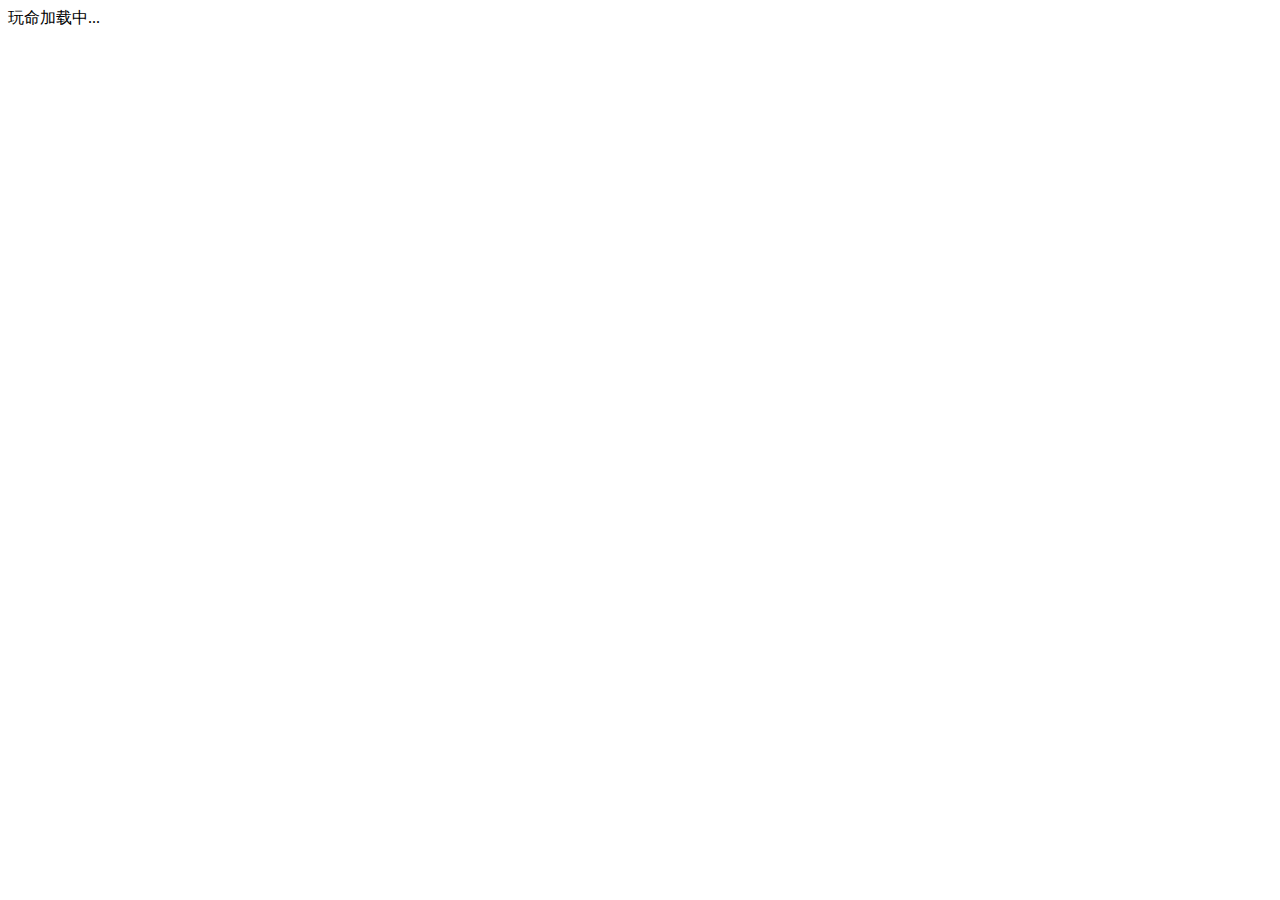
==== commit c1819899: "change mdbook to docsify" ====
--- a/index.html
+++ b/index.html
@@ -1,176 +1,67 @@
-<!DOCTYPE HTML>
-<html lang="cn" class="sidebar-visible no-js light">
+<!DOCTYPE html>
+<html lang="zh">
     <head>
-        <!-- Book generated using mdBook -->
         <meta charset="UTF-8">
-        <title>ArchLinux安装前必读 - ArchLinux教程</title>
-        <!-- Custom HTML head -->
-        <meta content="text/html; charset=utf-8" http-equiv="Content-Type">
-        <meta name="description" content="">
-        <meta name="viewport" content="width=device-width, initial-scale=1">
-        <meta name="theme-color" content="#ffffff" />
-
-        <link rel="icon" href="favicon.svg">
-        <link rel="shortcut icon" href="favicon.png">
-        <link rel="stylesheet" href="css/variables.css">
-        <link rel="stylesheet" href="css/general.css">
-        <link rel="stylesheet" href="css/chrome.css">
-        <link rel="stylesheet" href="css/print.css" media="print">
-        <!-- Fonts -->
-        <link rel="stylesheet" href="FontAwesome/css/font-awesome.css">
-        <link rel="stylesheet" href="fonts/fonts.css">
-        <!-- Highlight.js Stylesheets -->
-        <link rel="stylesheet" href="highlight.css">
-        <link rel="stylesheet" href="tomorrow-night.css">
-        <link rel="stylesheet" href="ayu-highlight.css">
-
-        <!-- Custom theme stylesheets -->
+        <title>Document</title>
+        <meta http-equiv="X-UA-Compatible" content="IE=edge,chrome=1"/>
+        <meta name="description" content="Description">
+        <meta name="viewport" content="width=device-width, initial-scale=1.0, minimum-scale=1.0">
+        <link rel="stylesheet" href="//cdn.jsdelivr.net/npm/docsify@4/lib/themes/vue.css">
+        <link rel="apple-touch-icon" sizes="76x76" href="./531647168571_.pic.png">
+        <link rel="icon" href="./531647168571_.pic.png">
     </head>
     <body>
-        <!-- Provide site root to javascript -->
-        <script type="text/javascript">
-            var path_to_root = "";
-            var default_theme = window.matchMedia("(prefers-color-scheme: dark)").matches ? "navy" : "light";
+        <div id="app">玩命加载中...</div>
+        <script>
+            window.$docsify = {
+                name: '',
+                repo: ''
+            }
         </script>
-
-        <!-- Work around some values being stored in localStorage wrapped in quotes -->
-        <script type="text/javascript">
-            try {
-                var theme = localStorage.getItem('mdbook-theme');
-                var sidebar = localStorage.getItem('mdbook-sidebar');
-
-                if (theme.startsWith('"') && theme.endsWith('"')) {
-                    localStorage.setItem('mdbook-theme', theme.slice(1, theme.length - 1));
-                }
-
-                if (sidebar.startsWith('"') && sidebar.endsWith('"')) {
-                    localStorage.setItem('mdbook-sidebar', sidebar.slice(1, sidebar.length - 1));
-                }
-            } catch (e) { }
+        <!-- Docsify v4 -->
+        <script src="//cdn.jsdelivr.net/npm/docsify@4"></script>
+        <!-- 侧边栏 -->
+        <script>
+            window.$docsify = {
+                // 侧边栏
+                loadSidebar: true,
+                // 字数统计
+                count: {
+                    countable: true,
+                    fontsize: '0.9em',
+                    color: 'rgb(90,90,90)',
+                    language: 'chinese'
+                },
+                //  全文搜索
+                search: {
+                    paths: [], // or 'auto'
+                    placeholder: "在此处搜索",
+                    noData: '没有找到结果',
+                    depth: 6,
+                },
+                // 文章导航
+                toc: {
+                    tocMaxLevel: 4,
+                    target: 'h2, h3, h4'
+                },
+            };
         </script>
-
-        <!-- Set the theme before any content is loaded, prevents flash -->
-        <script type="text/javascript">
-            var theme;
-            try { theme = localStorage.getItem('mdbook-theme'); } catch(e) { }
-            if (theme === null || theme === undefined) { theme = default_theme; }
-            var html = document.querySelector('html');
-            html.classList.remove('no-js')
-            html.classList.remove('light')
-            html.classList.add(theme);
-            html.classList.add('js');
-        </script>
-
-        <!-- Hide / unhide sidebar before it is displayed -->
-        <script type="text/javascript">
-            var html = document.querySelector('html');
-            var sidebar = 'hidden';
-            if (document.body.clientWidth >= 1080) {
-                try { sidebar = localStorage.getItem('mdbook-sidebar'); } catch(e) { }
-                sidebar = sidebar || 'visible';
-            }
-            html.classList.remove('sidebar-visible');
-            html.classList.add("sidebar-" + sidebar);
-        </script>
-
-        <nav id="sidebar" class="sidebar" aria-label="Table of contents">
-            <div class="sidebar-scrollbox">
-                <ol class="chapter"><li class="chapter-item expanded "><a href="ReadmeFirst.html"><strong aria-hidden="true">1.</strong> ArchLinux安装前必读</a></li><li class="spacer"></li><li class="spacer"></li></ol>
-            </div>
-            <div id="sidebar-resize-handle" class="sidebar-resize-handle"></div>
-        </nav>
-
-        <div id="page-wrapper" class="page-wrapper">
-
-            <div class="page">
-                <div id="menu-bar-hover-placeholder"></div>
-                <div id="menu-bar" class="menu-bar sticky bordered">
-                    <div class="left-buttons">
-                        <button id="sidebar-toggle" class="icon-button" type="button" title="Toggle Table of Contents" aria-label="Toggle Table of Contents" aria-controls="sidebar">
-                            <i class="fa fa-bars"></i>
-                        </button>
-                        <button id="theme-toggle" class="icon-button" type="button" title="Change theme" aria-label="Change theme" aria-haspopup="true" aria-expanded="false" aria-controls="theme-list">
-                            <i class="fa fa-paint-brush"></i>
-                        </button>
-                        <ul id="theme-list" class="theme-popup" aria-label="Themes" role="menu">
-                            <li role="none"><button role="menuitem" class="theme" id="light">Light (default)</button></li>
-                            <li role="none"><button role="menuitem" class="theme" id="rust">Rust</button></li>
-                            <li role="none"><button role="menuitem" class="theme" id="coal">Coal</button></li>
-                            <li role="none"><button role="menuitem" class="theme" id="navy">Navy</button></li>
-                            <li role="none"><button role="menuitem" class="theme" id="ayu">Ayu</button></li>
-                        </ul>
-                        <button id="search-toggle" class="icon-button" type="button" title="Search. (Shortkey: s)" aria-label="Toggle Searchbar" aria-expanded="false" aria-keyshortcuts="S" aria-controls="searchbar">
-                            <i class="fa fa-search"></i>
-                        </button>
-                    </div>
-
-                    <h1 class="menu-title">ArchLinux教程</h1>
-
-                    <div class="right-buttons">
-                        <a href="print.html" title="Print this book" aria-label="Print this book">
-                            <i id="print-button" class="fa fa-print"></i>
-                        </a>
-                    </div>
-                </div>
-
-                <div id="search-wrapper" class="hidden">
-                    <form id="searchbar-outer" class="searchbar-outer">
-                        <input type="search" id="searchbar" name="searchbar" placeholder="Search this book ..." aria-controls="searchresults-outer" aria-describedby="searchresults-header">
-                    </form>
-                    <div id="searchresults-outer" class="searchresults-outer hidden">
-                        <div id="searchresults-header" class="searchresults-header"></div>
-                        <ul id="searchresults">
-                        </ul>
-                    </div>
-                </div>
-                <!-- Apply ARIA attributes after the sidebar and the sidebar toggle button are added to the DOM -->
-                <script type="text/javascript">
-                    document.getElementById('sidebar-toggle').setAttribute('aria-expanded', sidebar === 'visible');
-                    document.getElementById('sidebar').setAttribute('aria-hidden', sidebar !== 'visible');
-                    Array.from(document.querySelectorAll('#sidebar a')).forEach(function(link) {
-                        link.setAttribute('tabIndex', sidebar === 'visible' ? 0 : -1);
-                    });
-                </script>
-
-                <div id="content" class="content">
-                    <main>
-                        <h1 id="从0开始安装archlinux"><a class="header" href="#从0开始安装archlinux">从0开始安装ArchLinux</a></h1>
-<p>请关注我的B站和YouTube</p>
-<p><a href="https://space.bilibili.com/151336873">B站</a></p>
-<p><a href="https://www.youtube.com/channel/UC7lDfWG9hE332i1zjSzzLxA">YouTube</a></p>
-<blockquote>
-<p><strong>注意</strong></p>
-<ul>
-<li>如果你用的是Manjaro，请参考<a href="https://wiki.manjaro.org">ManjaroWiki</a>进行配置！</li>
-<li>Manjaro按照该文档进行操作，可能会产生致命的问题，该问题与文档作者无关！</li>
-<li>如果想要查看其他配置，请参考<a href="https://wiki.archlinux.org">ArchWiki链接</a></li>
-</ul>
-</blockquote>
-
-                    </main>
-
-                    <nav class="nav-wrapper" aria-label="Page navigation">
-                        <!-- Mobile navigation buttons -->
-                        <div style="clear: both"></div>
-                    </nav>
-                </div>
-            </div>
-
-            <nav class="nav-wide-wrapper" aria-label="Page navigation">
-            </nav>
-
-        </div>
-
-        <script type="text/javascript">
-            window.playground_copyable = true;
-        </script>
-        <script src="elasticlunr.min.js" type="text/javascript" charset="utf-8"></script>
-        <script src="mark.min.js" type="text/javascript" charset="utf-8"></script>
-        <script src="searcher.js" type="text/javascript" charset="utf-8"></script>
-        <script src="clipboard.min.js" type="text/javascript" charset="utf-8"></script>
-        <script src="highlight.js" type="text/javascript" charset="utf-8"></script>
-        <script src="book.js" type="text/javascript" charset="utf-8"></script>
-
-        <!-- Custom JS scripts -->
+        <!-- 字数统计 -->
+        <script src="//unpkg.com/docsify-count/dist/countable.js"></script>
+        <!-- 代码高亮 -->
+        <script src="//cdn.jsdelivr.net/npm/prismjs/components/prism-bash.min.js"></script>
+        <script src="//cdn.jsdelivr.net/npm/prismjs/components/prism-php.min.js"></script>
+        <script src="//cdn.jsdelivr.net/npm/prismjs/components/prism-java.min.js"></script>
+        <script src="//cdn.jsdelivr.net/npm/prismjs/components/prism-java.js"></script>
+        <script src="//cdn.jsdelivr.net/npm/prismjs/components/prism-python.js"></script>
+        <script src="//cdn.jsdelivr.net/npm/prismjs/components/prism-python.min.js"></script>
+        <!-- 复制到剪切板 -->
+        <script src="//cdn.jsdelivr.net/npm/docsify-copy-code"></script>
+        <!-- 放大图片 -->
+        <script src="//cdn.jsdelivr.net/npm/docsify/lib/plugins/zoom-image.min.js"></script>
+        <!-- 全文搜索 -->
+        <script src="//cdn.jsdelivr.net/npm/docsify/lib/plugins/search.min.js"></script>
+        <!-- 内容导航 -->
+        <script src="//unpkg.com/docsify-plugin-toc"></script>
     </body>
 </html>
